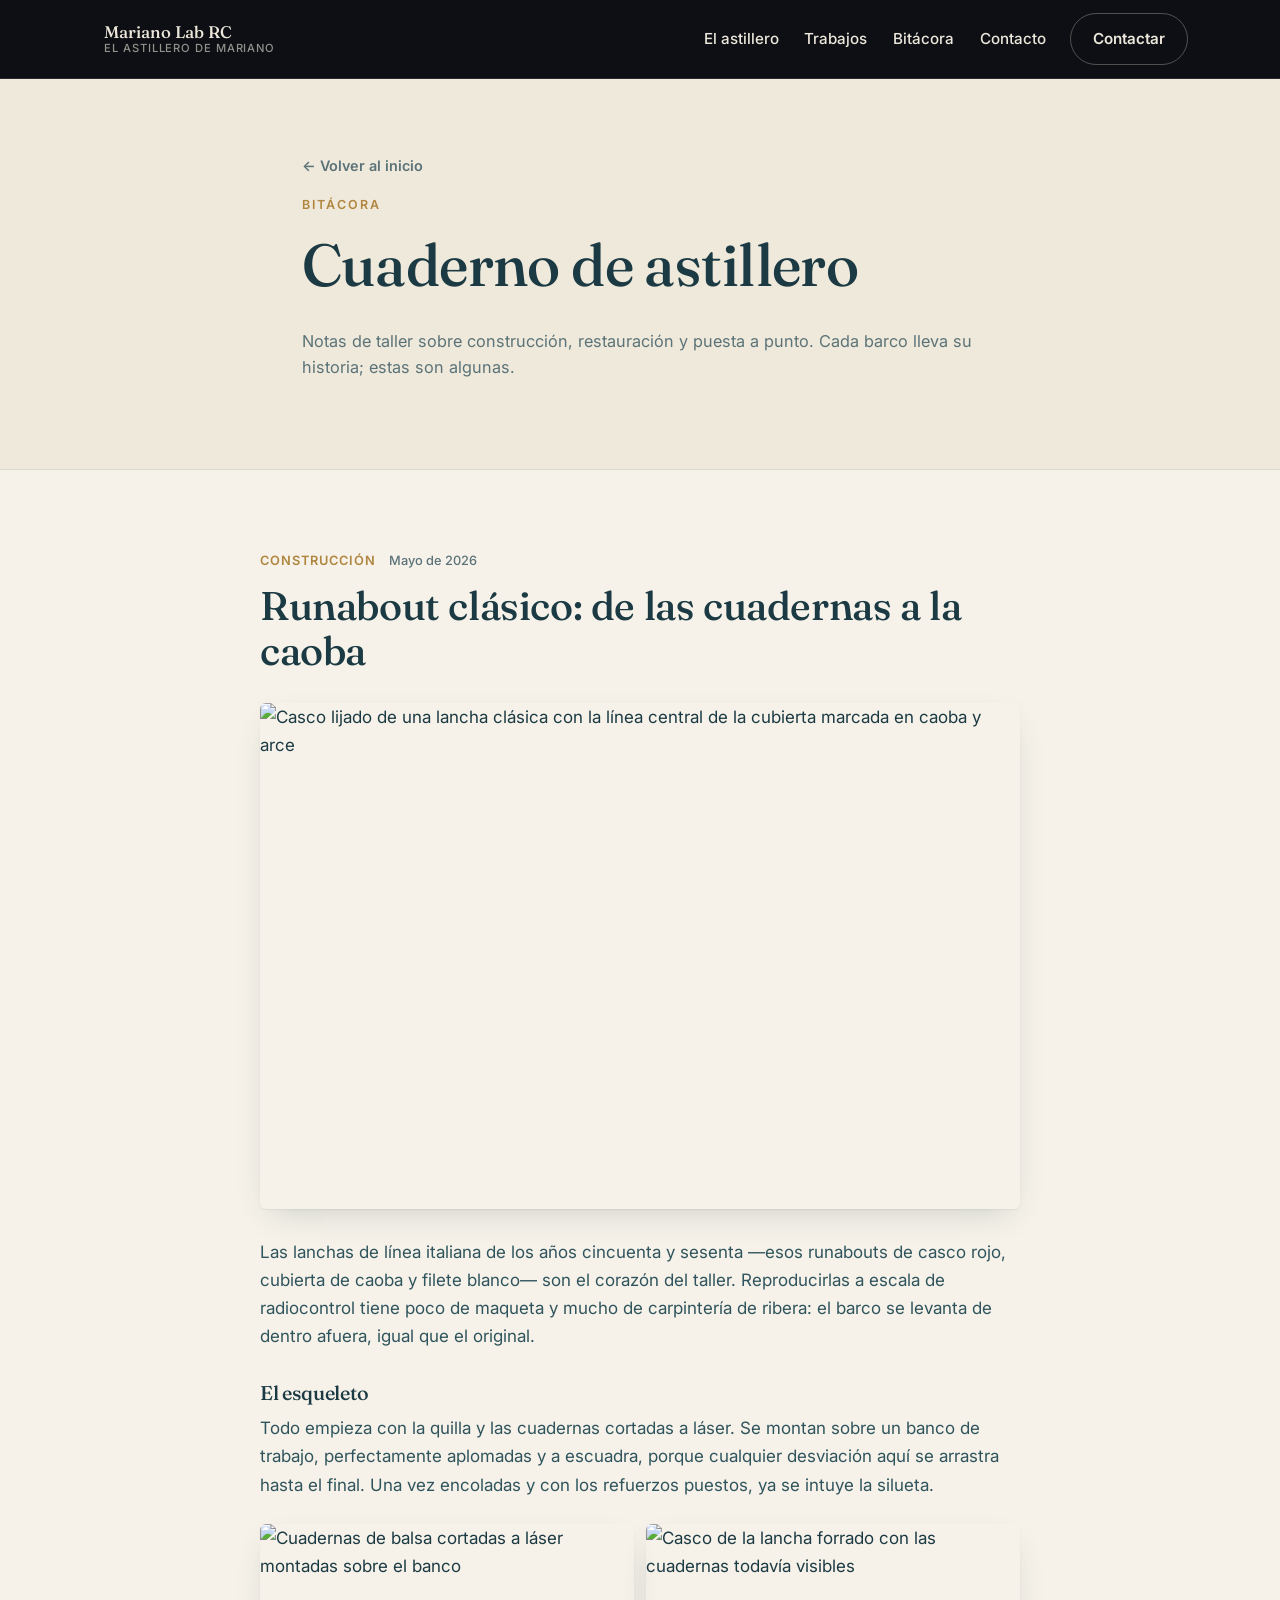
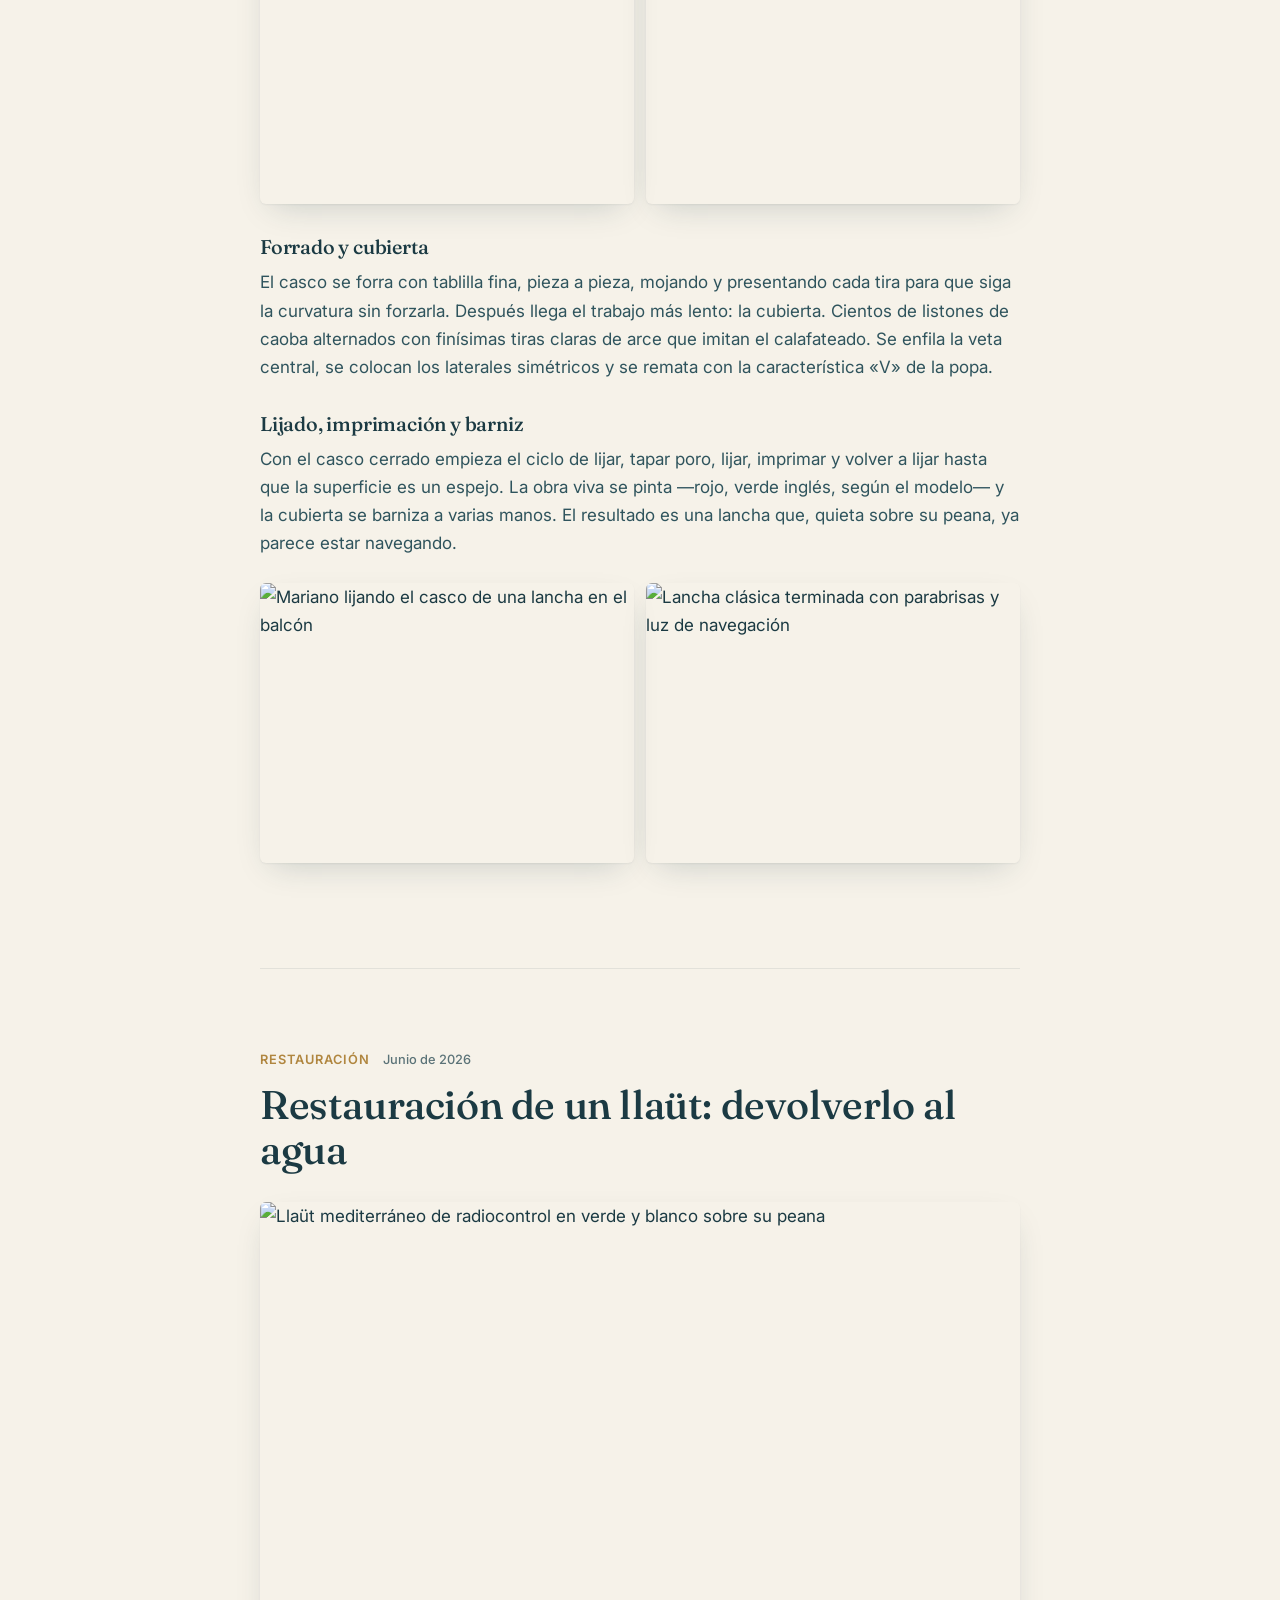
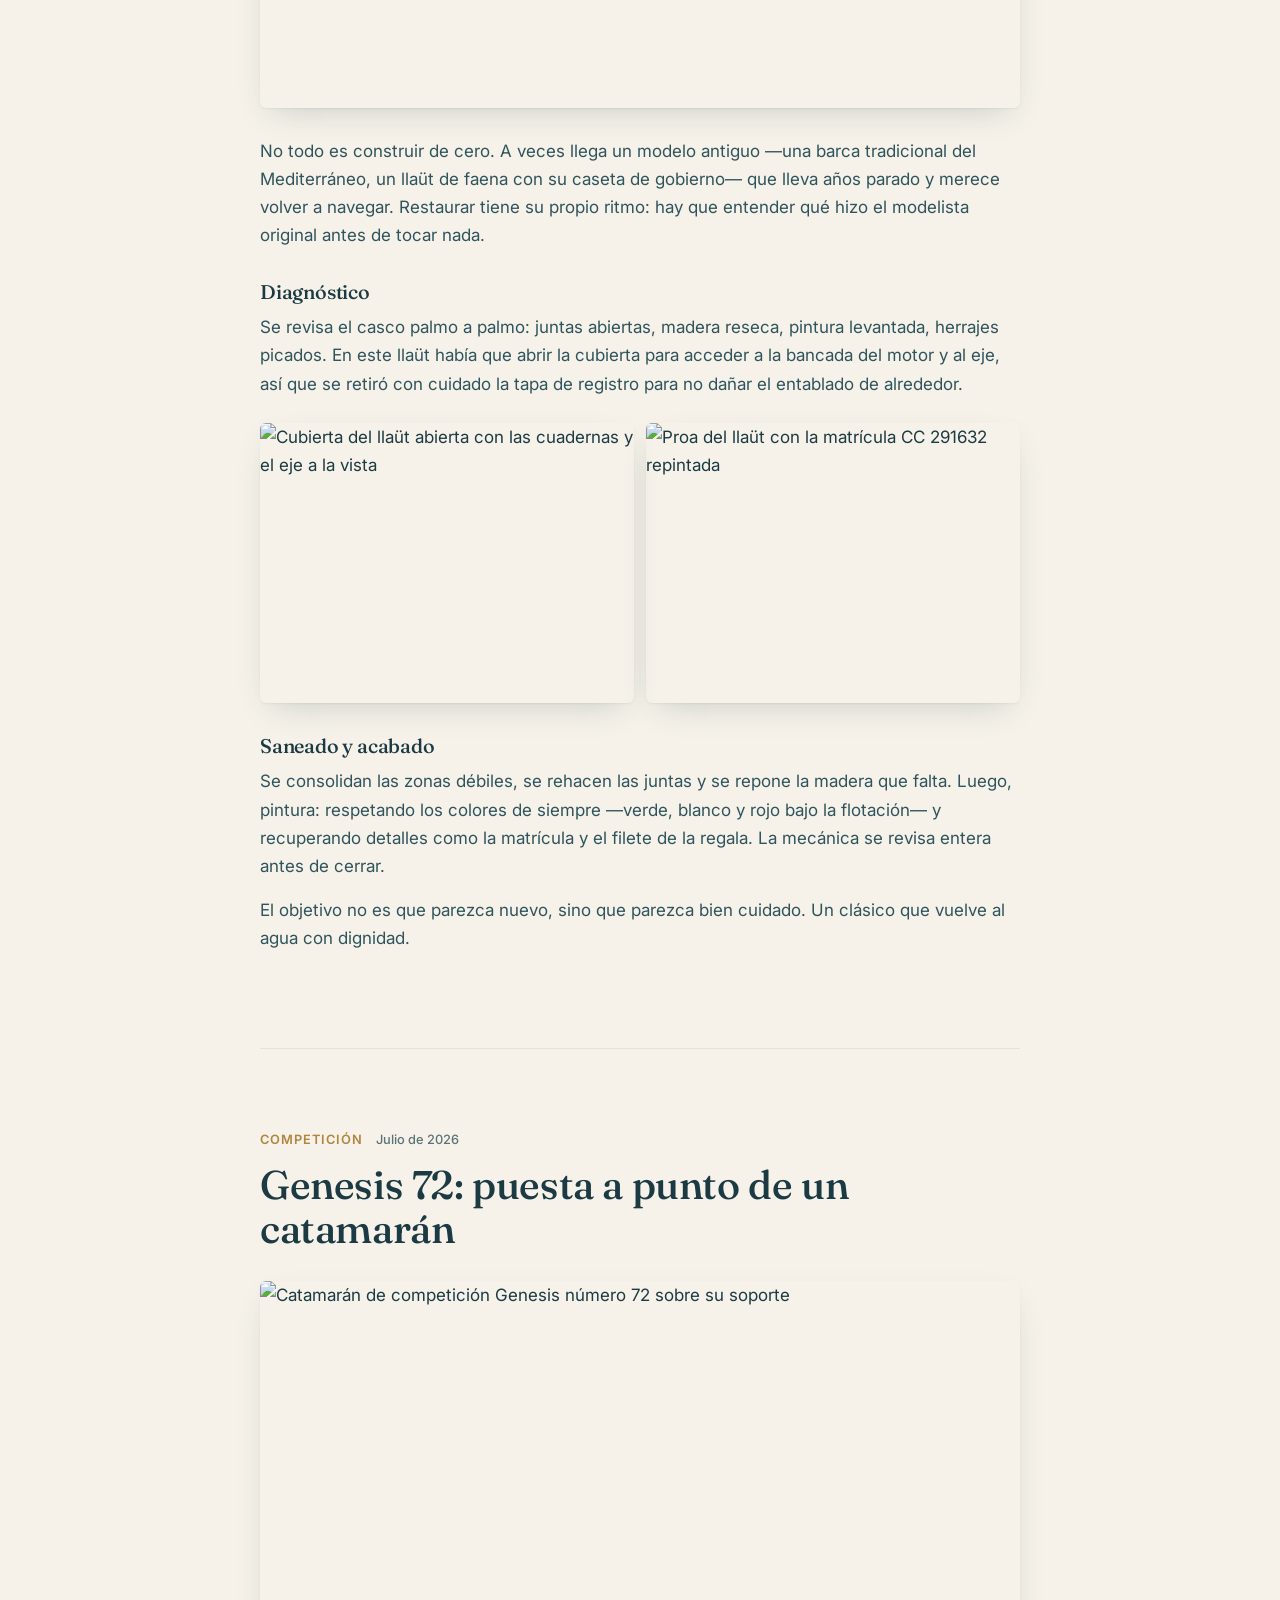
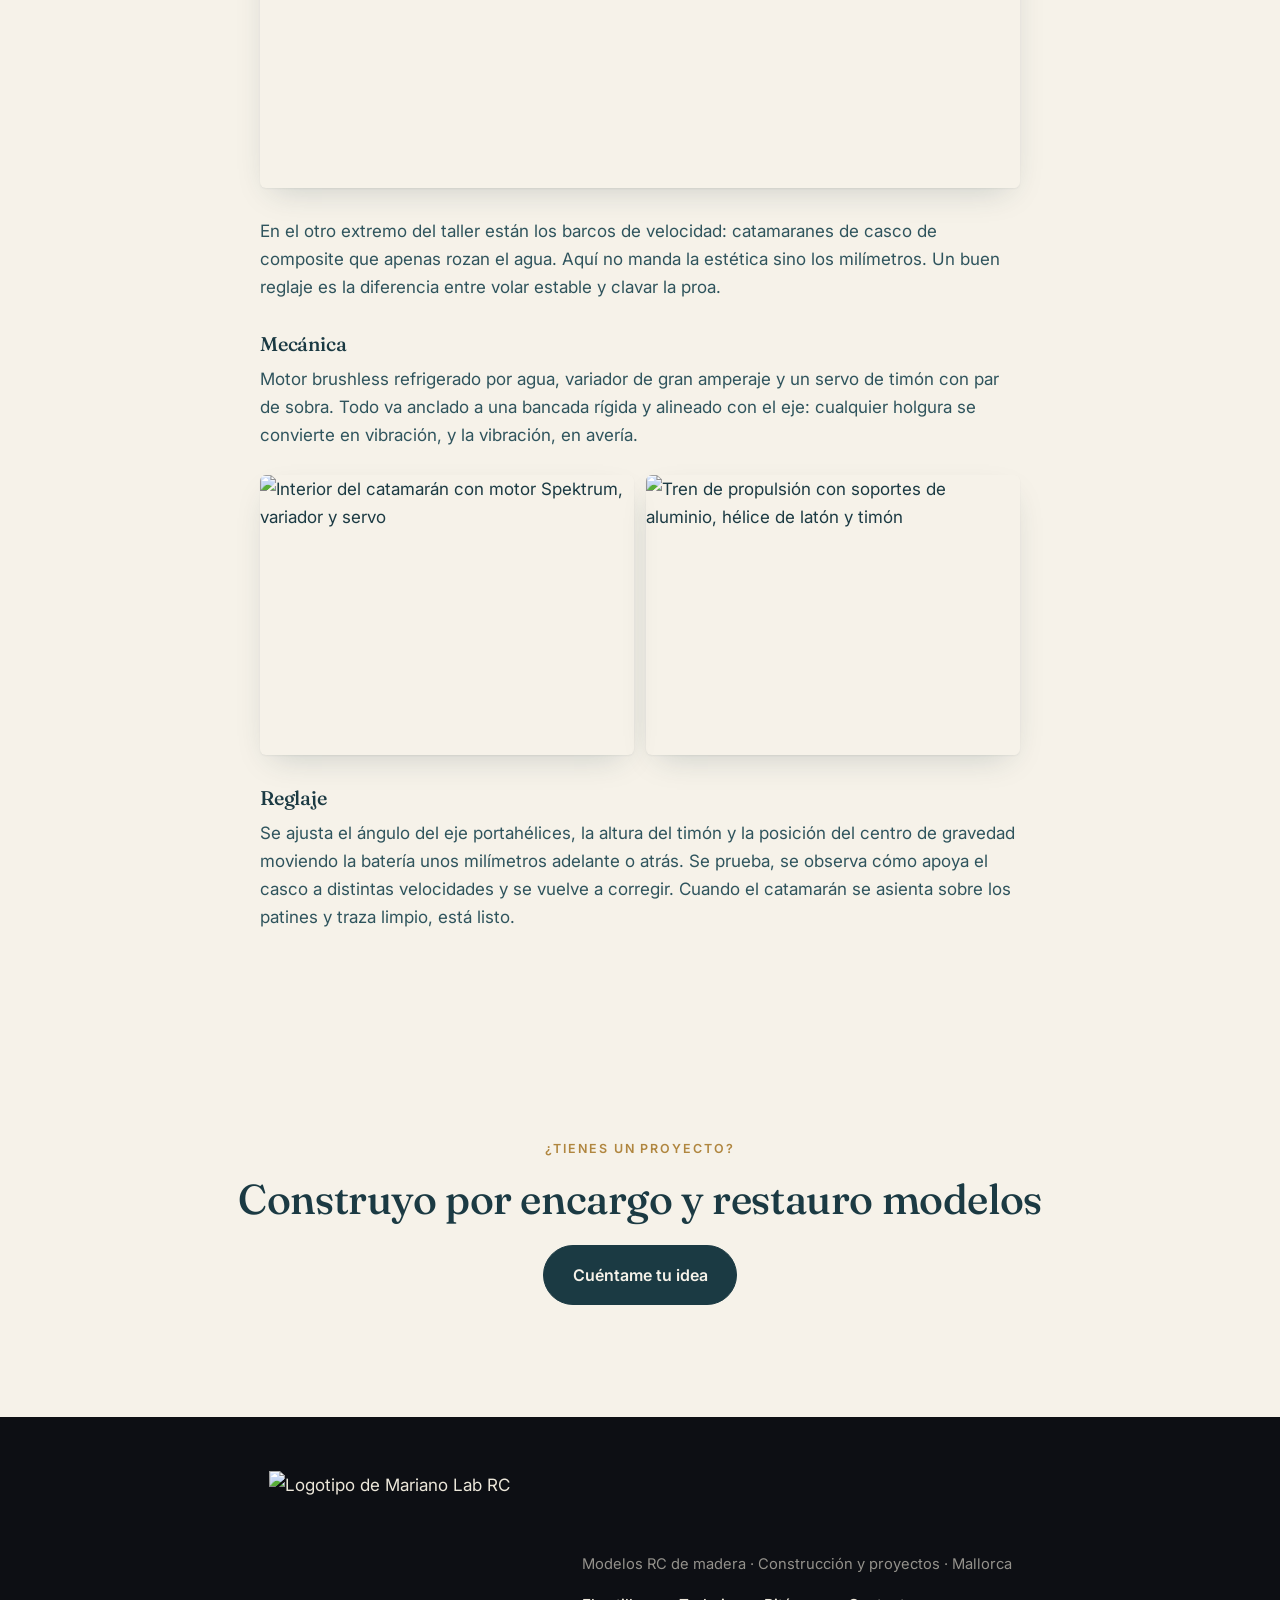
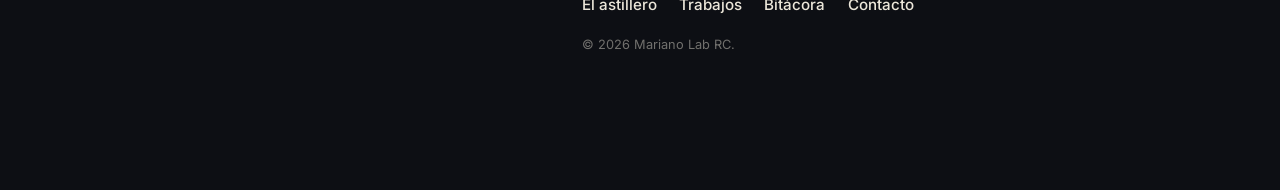
==== bitacora.html @ cb9ba3da "Add files via upload" ====
<!DOCTYPE html>
<html lang="es">
<head>
<meta charset="UTF-8">
<meta name="viewport" content="width=device-width, initial-scale=1">
<title>Bitácora · Mariano Lab RC</title>
<meta name="description" content="Cuaderno de astillero de Mariano Lab RC: cómo se construye, se restaura y se pone a punto cada barco de radiocontrol.">
<link rel="icon" href="data:image/svg+xml,%3Csvg xmlns='http://www.w3.org/2000/svg' viewBox='0 0 32 32'%3E%3Ctext y='26' font-size='26'%3E%E2%9B%B5%3C/text%3E%3C/svg%3E">
<link rel="preconnect" href="https://fonts.googleapis.com">
<link rel="preconnect" href="https://fonts.gstatic.com" crossorigin>
<link href="https://fonts.googleapis.com/css2?family=Fraunces:ital,opsz,wght@0,9..144,400;0,9..144,500;0,9..144,600;1,9..144,400&family=Inter:wght@400;500;600&display=swap" rel="stylesheet">
<link rel="stylesheet" href="styles.css">
<style>
  /* Estilos propios de la bitácora */
  .post-hero { background: var(--paper-2); padding-block: clamp(2.5rem, 7vw, 4.5rem); border-bottom: 1px solid var(--line-soft); }
  .post-hero .wrap { max-width: 760px; }
  .back-link { font-size: .9rem; font-weight: 600; text-decoration: none; color: var(--ink-soft); }
  .back-link:hover { color: var(--ink); }

  .entry { max-width: 760px; margin-inline: auto; padding-block: clamp(2.5rem, 7vw, 5rem); }
  .entry + .entry { border-top: 1px solid var(--line-soft); }
  .entry-meta { display: flex; gap: .8rem; align-items: center; font-size: .8rem; font-weight: 600; letter-spacing: .08em; text-transform: uppercase; color: var(--brass); margin-bottom: .8rem; }
  .entry-meta time { color: var(--ink-soft); letter-spacing: normal; text-transform: none; font-weight: 500; }
  .entry h2 { font-size: clamp(1.7rem, 4vw, 2.5rem); }
  .entry-cover { margin: 1.8rem 0; border-radius: var(--radius); box-shadow: var(--shadow); width: 100%; aspect-ratio: 3 / 2; object-fit: cover; }
  .entry h3 { margin-top: 2rem; }
  .entry p { color: var(--ink-2); }
  .entry ul { color: var(--ink-2); padding-left: 1.2rem; }
  .entry li { margin-bottom: .3rem; }
  .entry-figs { display: grid; grid-template-columns: 1fr 1fr; gap: .8rem; margin: 1.6rem 0; }
  .entry-figs img { border-radius: var(--radius); aspect-ratio: 4 / 3; object-fit: cover; box-shadow: var(--shadow); }
  @media (max-width: 560px) { .entry-figs { grid-template-columns: 1fr; } }
</style>
</head>
<body>

<a class="skip-link" href="#contenido">Saltar al contenido</a>

<header class="site-header">
  <div class="wrap header-inner">
    <a class="brand" href="index.html" aria-label="Mariano Lab RC — inicio">
      <img class="brand-logo" src="img/logo-negro.png" alt="" aria-hidden="true">
      <span class="brand-text">Mariano Lab RC<small>El astillero de Mariano</small></span>
    </a>
    <nav class="site-nav" aria-label="Principal">
      <a href="index.html#astillero">El astillero</a>
      <a href="index.html#trabajos">Trabajos</a>
      <a href="bitacora.html">Bitácora</a>
      <a href="index.html#contacto">Contacto</a>
    </nav>
    <a class="btn btn-ghost header-cta" href="index.html#contacto">Contactar</a>
  </div>
</header>

<main id="contenido">

  <section class="post-hero">
    <div class="wrap">
      <a class="back-link" href="index.html">← Volver al inicio</a>
      <p class="eyebrow" style="margin-top:1rem">Bitácora</p>
      <h1>Cuaderno de astillero</h1>
      <p class="section-sub">
        Notas de taller sobre construcción, restauración y puesta a punto. Cada barco lleva su historia;
        estas son algunas.
      </p>
    </div>
  </section>

  <!--
    ✏️  ENTRADAS DE MUESTRA
    Estos tres textos son un punto de partida escrito a partir de las fotos.
    Mariano puede editarlos, ampliarlos con sus propias notas o sustituirlos por
    proyectos reales. Para añadir una entrada nueva, copia un bloque <article class="entry">…</article>.
  -->

  <article class="entry" id="runabout-clasico">
    <div class="entry-meta">
      <span>Construcción</span>
      <time datetime="2026-05">Mayo de 2026</time>
    </div>
    <h2>Runabout clásico: de las cuadernas a la caoba</h2>
    <img class="entry-cover" src="img/construccion-vetas-central.jpg" alt="Casco lijado de una lancha clásica con la línea central de la cubierta marcada en caoba y arce">

    <p>
      Las lanchas de línea italiana de los años cincuenta y sesenta —esos runabouts de casco rojo,
      cubierta de caoba y filete blanco— son el corazón del taller. Reproducirlas a escala de
      radiocontrol tiene poco de maqueta y mucho de carpintería de ribera: el barco se levanta de
      dentro afuera, igual que el original.
    </p>

    <h3>El esqueleto</h3>
    <p>
      Todo empieza con la quilla y las cuadernas cortadas a láser. Se montan sobre un banco de trabajo,
      perfectamente aplomadas y a escuadra, porque cualquier desviación aquí se arrastra hasta el final.
      Una vez encoladas y con los refuerzos puestos, ya se intuye la silueta.
    </p>

    <div class="entry-figs">
      <img src="img/construccion-cuadernas-laser.jpg" loading="lazy" alt="Cuadernas de balsa cortadas a láser montadas sobre el banco">
      <img src="img/construccion-casco-forrado.jpg" loading="lazy" alt="Casco de la lancha forrado con las cuadernas todavía visibles">
    </div>

    <h3>Forrado y cubierta</h3>
    <p>
      El casco se forra con tablilla fina, pieza a pieza, mojando y presentando cada tira para que
      siga la curvatura sin forzarla. Después llega el trabajo más lento: la cubierta. Cientos de
      listones de caoba alternados con finísimas tiras claras de arce que imitan el calafateado.
      Se enfila la veta central, se colocan los laterales simétricos y se remata con la
      característica «V» de la popa.
    </p>

    <h3>Lijado, imprimación y barniz</h3>
    <p>
      Con el casco cerrado empieza el ciclo de lijar, tapar poro, lijar, imprimar y volver a lijar
      hasta que la superficie es un espejo. La obra viva se pinta —rojo, verde inglés, según el
      modelo— y la cubierta se barniza a varias manos. El resultado es una lancha que, quieta sobre
      su peana, ya parece estar navegando.
    </p>

    <div class="entry-figs">
      <img src="img/construccion-lijando-balcon.jpg" loading="lazy" alt="Mariano lijando el casco de una lancha en el balcón">
      <img src="img/clasico-runabout-terminado.jpg" loading="lazy" alt="Lancha clásica terminada con parabrisas y luz de navegación">
    </div>
  </article>

  <article class="entry" id="restauracion-llaut">
    <div class="entry-meta">
      <span>Restauración</span>
      <time datetime="2026-06">Junio de 2026</time>
    </div>
    <h2>Restauración de un llaüt: devolverlo al agua</h2>
    <img class="entry-cover" src="img/restauracion-llaut-lateral.jpg" alt="Llaüt mediterráneo de radiocontrol en verde y blanco sobre su peana">

    <p>
      No todo es construir de cero. A veces llega un modelo antiguo —una barca tradicional del
      Mediterráneo, un llaüt de faena con su caseta de gobierno— que lleva años parado y merece
      volver a navegar. Restaurar tiene su propio ritmo: hay que entender qué hizo el modelista
      original antes de tocar nada.
    </p>

    <h3>Diagnóstico</h3>
    <p>
      Se revisa el casco palmo a palmo: juntas abiertas, madera reseca, pintura levantada, herrajes
      picados. En este llaüt había que abrir la cubierta para acceder a la bancada del motor y al
      eje, así que se retiró con cuidado la tapa de registro para no dañar el entablado de alrededor.
    </p>

    <div class="entry-figs">
      <img src="img/restauracion-llaut-cubierta.jpg" loading="lazy" alt="Cubierta del llaüt abierta con las cuadernas y el eje a la vista">
      <img src="img/restauracion-llaut-proa.jpg" loading="lazy" alt="Proa del llaüt con la matrícula CC 291632 repintada">
    </div>

    <h3>Saneado y acabado</h3>
    <p>
      Se consolidan las zonas débiles, se rehacen las juntas y se repone la madera que falta. Luego,
      pintura: respetando los colores de siempre —verde, blanco y rojo bajo la flotación— y
      recuperando detalles como la matrícula y el filete de la regala. La mecánica se revisa
      entera antes de cerrar.
    </p>
    <p>
      El objetivo no es que parezca nuevo, sino que parezca bien cuidado. Un clásico que vuelve al
      agua con dignidad.
    </p>
  </article>

  <article class="entry" id="genesis-72">
    <div class="entry-meta">
      <span>Competición</span>
      <time datetime="2026-07">Julio de 2026</time>
    </div>
    <h2>Genesis 72: puesta a punto de un catamarán</h2>
    <img class="entry-cover" src="img/competicion-genesis-72.jpg" alt="Catamarán de competición Genesis número 72 sobre su soporte">

    <p>
      En el otro extremo del taller están los barcos de velocidad: catamaranes de casco de composite
      que apenas rozan el agua. Aquí no manda la estética sino los milímetros. Un buen reglaje es la
      diferencia entre volar estable y clavar la proa.
    </p>

    <h3>Mecánica</h3>
    <p>
      Motor brushless refrigerado por agua, variador de gran amperaje y un servo de timón con par de
      sobra. Todo va anclado a una bancada rígida y alineado con el eje: cualquier holgura se
      convierte en vibración, y la vibración, en avería.
    </p>

    <div class="entry-figs">
      <img src="img/competicion-electronica-cat.jpg" loading="lazy" alt="Interior del catamarán con motor Spektrum, variador y servo">
      <img src="img/competicion-tren-propulsion.jpg" loading="lazy" alt="Tren de propulsión con soportes de aluminio, hélice de latón y timón">
    </div>

    <h3>Reglaje</h3>
    <p>
      Se ajusta el ángulo del eje portahélices, la altura del timón y la posición del centro de
      gravedad moviendo la batería unos milímetros adelante o atrás. Se prueba, se observa cómo
      apoya el casco a distintas velocidades y se vuelve a corregir. Cuando el catamarán se asienta
      sobre los patines y traza limpio, está listo.
    </p>
  </article>

  <section class="section center">
    <div class="wrap">
      <p class="eyebrow">¿Tienes un proyecto?</p>
      <h2 style="margin-bottom:1rem">Construyo por encargo y restauro modelos</h2>
      <a class="btn btn-solid btn-lg" href="index.html#contacto">Cuéntame tu idea</a>
    </div>
  </section>

</main>

<footer class="site-footer">
  <div class="wrap footer-inner">
    <img class="footer-logo" src="img/logo-negro.png" alt="Logotipo de Mariano Lab RC">
    <div class="footer-side">
      <p class="footer-tagline">Modelos RC de madera · Construcción y proyectos · Mallorca</p>
      <nav class="footer-nav" aria-label="Pie">
        <a href="index.html#astillero">El astillero</a>
        <a href="index.html#trabajos">Trabajos</a>
        <a href="bitacora.html">Bitácora</a>
        <!-- ✏️ Cambia este correo por el de Mariano -->
        <a href="mailto:marianojavierhernandez@gmail.com">Contacto</a>
      </nav>
      <p class="footer-legal">© <span id="year">2026</span> Mariano Lab RC.</p>
    </div>
  </div>
</footer>

<script src="script.js"></script>
</body>
</html>
---- styles.css ----
/* =========================================================
   Mariano Lab RC — hoja de estilos
   Paleta y tipografía inspiradas en el logotipo:
   papel crema, tinta azul petróleo, caoba y latón.
   ========================================================= */

:root {
  --paper:       #f6f2e9;
  --paper-2:     #efe9db;
  --card:        #ffffff;
  --ink:         #1b3a43;
  --ink-2:       #2f545d;
  --ink-soft:    #5b7378;
  --mahogany:    #9a4a2c;
  --brass:       #b0863f;
  --line:        rgba(27, 58, 67, .16);
  --line-soft:   rgba(27, 58, 67, .09);
  --shadow:      0 1px 2px rgba(27,58,67,.06), 0 12px 32px -12px rgba(27,58,67,.22);

  --serif: "Fraunces", "Iowan Old Style", Georgia, "Times New Roman", serif;
  --sans:  "Inter", system-ui, -apple-system, "Segoe UI", Roboto, Helvetica, Arial, sans-serif;

  --wrap: 1180px;
  --radius: 6px;

  /* Barra oscura fija (cabecera y pie): combina con el logo de fondo negro.
     No cambia con el tema claro/oscuro a propósito. */
  --bar:        #0d0f14;
  --bar-text:   #ece7da;
  --bar-muted:  rgba(236, 231, 218, .60);
  --bar-line:   rgba(236, 231, 218, .12);
}

@media (prefers-color-scheme: dark) {
  :root:not([data-theme="light"]) {
    --paper:     #121e22;
    --paper-2:   #16252a;
    --card:      #1a2c31;
    --ink:       #eef1ec;
    --ink-2:     #d3ddda;
    --ink-soft:  #9db0b2;
    --mahogany:  #d98b63;
    --brass:     #d2a765;
    --line:      rgba(238,241,236,.16);
    --line-soft: rgba(238,241,236,.09);
    --shadow:    0 1px 2px rgba(0,0,0,.3), 0 16px 40px -16px rgba(0,0,0,.6);
  }
}
:root[data-theme="dark"] {
  --paper:     #121e22;
  --paper-2:   #16252a;
  --card:      #1a2c31;
  --ink:       #eef1ec;
  --ink-2:     #d3ddda;
  --ink-soft:  #9db0b2;
  --mahogany:  #d98b63;
  --brass:     #d2a765;
  --line:      rgba(238,241,236,.16);
  --line-soft: rgba(238,241,236,.09);
  --shadow:    0 1px 2px rgba(0,0,0,.3), 0 16px 40px -16px rgba(0,0,0,.6);
}

* { box-sizing: border-box; }

html { scroll-behavior: smooth; }
@media (prefers-reduced-motion: reduce) {
  html { scroll-behavior: auto; }
  *, *::before, *::after { animation-duration: .001ms !important; transition-duration: .001ms !important; }
}

body {
  margin: 0;
  background: var(--paper);
  color: var(--ink);
  font-family: var(--sans);
  font-size: 17px;
  line-height: 1.65;
  -webkit-font-smoothing: antialiased;
  text-rendering: optimizeLegibility;
}

img { max-width: 100%; display: block; }

h1, h2, h3 {
  font-family: var(--serif);
  font-weight: 500;
  line-height: 1.12;
  letter-spacing: -.01em;
  color: var(--ink);
  margin: 0 0 .5em;
}
h1 { font-size: clamp(2.1rem, 5.2vw, 3.7rem); }
h2 { font-size: clamp(1.7rem, 3.6vw, 2.6rem); }
h3 { font-size: 1.24rem; }

p { margin: 0 0 1rem; }
a { color: var(--mahogany); text-decoration-thickness: 1px; text-underline-offset: 3px; }

.wrap { width: 100%; max-width: var(--wrap); margin-inline: auto; padding-inline: clamp(1.1rem, 4vw, 2.6rem); }

.section { padding-block: clamp(3.5rem, 9vw, 7rem); }
.section.alt { background: var(--paper-2); }

.eyebrow {
  font-family: var(--sans);
  font-weight: 600;
  font-size: .78rem;
  letter-spacing: .16em;
  text-transform: uppercase;
  color: var(--brass);
  margin: 0 0 1rem;
}

.center { text-align: center; }

.skip-link {
  position: absolute; left: -999px; top: 0; z-index: 200;
  background: var(--ink); color: var(--paper); padding: .7rem 1.1rem; border-radius: 0 0 var(--radius) 0;
}
.skip-link:focus { left: 0; }

/* -------------------- Botones -------------------- */
.btn {
  --btn-bg: var(--ink);
  display: inline-flex; align-items: center; justify-content: center;
  gap: .5rem;
  font-family: var(--sans); font-weight: 600; font-size: .95rem;
  padding: .8rem 1.4rem;
  border-radius: 999px;
  border: 1px solid transparent;
  text-decoration: none;
  cursor: pointer;
  transition: transform .15s ease, background-color .15s ease, color .15s ease, border-color .15s ease;
}
.btn:hover { transform: translateY(-1px); }
.btn-solid { background: var(--ink); color: var(--paper); border-color: var(--ink); }
.btn-solid:hover { background: var(--ink-2); border-color: var(--ink-2); }
.btn-ghost { background: transparent; color: var(--ink); border-color: var(--line); }
.btn-ghost:hover { border-color: var(--ink); }
.btn-ghost.light { color: #fff; border-color: rgba(255,255,255,.55); }
.btn-ghost.light:hover { border-color: #fff; background: rgba(255,255,255,.1); }
.btn-lg { padding: 1rem 1.8rem; font-size: 1rem; }

:where(a, button, .filter, input):focus-visible {
  outline: 2px solid var(--brass);
  outline-offset: 3px;
  border-radius: 4px;
}

/* -------------------- Cabecera -------------------- */
.site-header {
  position: sticky; top: 0; z-index: 100;
  background: var(--bar);
  border-bottom: 1px solid var(--bar-line);
}
.header-inner { display: flex; align-items: center; gap: 1.5rem; min-height: 78px; }

.brand { display: flex; align-items: center; gap: .8rem; text-decoration: none; color: var(--bar-text); margin-right: auto; }
.brand-logo { height: 56px; width: auto; display: block; flex: none; }
.brand-text { display: flex; flex-direction: column; font-family: var(--serif); font-weight: 500; font-size: 1.05rem; line-height: 1.15; color: var(--bar-text); }
.brand-text small { font-family: var(--sans); font-weight: 500; font-size: .7rem; letter-spacing: .08em; text-transform: uppercase; color: var(--bar-muted); }

.site-nav { display: flex; gap: 1.6rem; }
.site-nav a {
  color: var(--bar-text); text-decoration: none; font-weight: 500; font-size: .95rem;
  padding: .3rem 0; border-bottom: 1.5px solid transparent;
}
.site-nav a:hover { border-color: var(--brass); }

.header-cta.btn-ghost { color: var(--bar-text); border-color: rgba(236,231,218,.30); }
.header-cta.btn-ghost:hover { border-color: var(--bar-text); background: rgba(236,231,218,.08); }

.nav-toggle { display: none; }

.mobile-nav { display: none; background: var(--bar); }

/* -------------------- Hero -------------------- */
.hero {
  position: relative;
  min-height: min(88vh, 760px);
  display: flex; align-items: flex-end;
  color: #fff;
  overflow: hidden;
}
.hero-img { position: absolute; inset: 0; width: 100%; height: 100%; object-fit: cover; }
.hero-scrim {
  position: absolute; inset: 0;
  background:
    linear-gradient(to top, rgba(10,24,28,.86) 0%, rgba(10,24,28,.28) 45%, rgba(10,24,28,.15) 100%);
}
.hero-content { position: relative; padding-block: clamp(2.5rem, 7vw, 5rem); max-width: 760px; }
.hero .eyebrow { color: #e9c88a; }
.hero h1 { color: #fff; text-shadow: 0 2px 24px rgba(0,0,0,.35); }
.hero-lede { font-size: clamp(1.05rem, 2.2vw, 1.28rem); color: rgba(255,255,255,.9); max-width: 40ch; }
.hero-actions { display: flex; flex-wrap: wrap; gap: .8rem; margin-top: 1.8rem; }
.hero-scroll {
  position: absolute; left: 50%; bottom: 1.1rem; transform: translateX(-50%);
  color: rgba(255,255,255,.8); text-decoration: none; font-size: 1.3rem;
  width: 40px; height: 40px; display: grid; place-items: center;
  border: 1px solid rgba(255,255,255,.4); border-radius: 50%;
  animation: bob 2.4s ease-in-out infinite;
}
@keyframes bob { 0%,100% { transform: translate(-50%, 0); } 50% { transform: translate(-50%, 6px); } }

/* -------------------- Introducción -------------------- */
.intro-grid { display: grid; grid-template-columns: 1fr 1.15fr; gap: clamp(2rem, 5vw, 4.5rem); align-items: center; }
.intro-media { position: relative; }
.intro-media img { width: 100%; aspect-ratio: 4 / 5; object-fit: cover; border-radius: var(--radius); box-shadow: var(--shadow); filter: grayscale(1) contrast(1.05); }
.intro-media figcaption {
  margin-top: .7rem; font-size: .85rem; color: var(--ink-soft); font-style: italic;
}
.intro-text h2 { max-width: 18ch; }
.intro-text em { font-style: italic; color: var(--mahogany); }

.services {
  list-style: none; margin: 1.6rem 0 2rem; padding: 0;
  display: grid; gap: .55rem;
}
.services li {
  position: relative; padding-left: 1.5rem; font-weight: 500;
}
.services li::before {
  content: ""; position: absolute; left: 0; top: .62em;
  width: 7px; height: 7px; background: var(--brass); border-radius: 2px; transform: rotate(45deg);
}

/* -------------------- Encabezado de sección -------------------- */
.section-head { max-width: 640px; margin-bottom: 2.4rem; }
.section-sub { color: var(--ink-soft); font-size: 1.02rem; }

/* -------------------- Galería -------------------- */
.filters { display: flex; flex-wrap: wrap; gap: .5rem; margin-bottom: 1.8rem; }
.filter {
  font-family: var(--sans); font-size: .88rem; font-weight: 500;
  padding: .5rem 1rem; border-radius: 999px;
  border: 1px solid var(--line);
  background: transparent; color: var(--ink-2); cursor: pointer;
  transition: background-color .15s, color .15s, border-color .15s;
}
.filter:hover { border-color: var(--ink); }
.filter.is-active { background: var(--ink); color: var(--paper); border-color: var(--ink); }

.grid {
  display: grid;
  grid-template-columns: repeat(3, 1fr);
  gap: clamp(.7rem, 1.6vw, 1.1rem);
}
.shot {
  margin: 0; position: relative; overflow: hidden;
  border-radius: var(--radius);
  background: var(--paper-2);
  cursor: zoom-in;
  box-shadow: var(--shadow);
}
.shot img {
  width: 100%; aspect-ratio: 4 / 3; object-fit: cover;
  transition: transform .5s ease;
}
.shot:hover img { transform: scale(1.04); }
.shot figcaption {
  position: absolute; left: 0; right: 0; bottom: 0;
  padding: 1.6rem .9rem .7rem;
  font-size: .82rem; font-weight: 500; color: #fff;
  background: linear-gradient(to top, rgba(10,24,28,.82), transparent);
  opacity: 0; transform: translateY(6px);
  transition: opacity .2s ease, transform .2s ease;
}
.shot:hover figcaption, .shot:focus-within figcaption { opacity: 1; transform: none; }
.shot.is-hidden { display: none; }

/* -------------------- Bitácora -------------------- */
.posts {
  display: grid; grid-template-columns: repeat(3, 1fr); gap: clamp(1rem, 2.5vw, 1.6rem);
  margin-bottom: 2.4rem;
}
.post-card {
  background: var(--card); border: 1px solid var(--line-soft); border-radius: var(--radius);
  overflow: hidden; box-shadow: var(--shadow);
  transition: transform .18s ease;
}
.post-card:hover { transform: translateY(-3px); }
.post-card a { text-decoration: none; color: inherit; display: block; height: 100%; }
.post-card img { aspect-ratio: 3 / 2; object-fit: cover; width: 100%; }
.post-body { padding: 1.2rem 1.2rem 1.4rem; }
.tag {
  display: inline-block; font-size: .72rem; font-weight: 600; letter-spacing: .1em; text-transform: uppercase;
  color: var(--brass); margin-bottom: .5rem;
}
.post-body h3 { margin-bottom: .4rem; }
.post-body p { font-size: .93rem; color: var(--ink-soft); margin-bottom: .8rem; }
.post-more { font-size: .88rem; font-weight: 600; color: var(--mahogany); }

/* -------------------- Contacto -------------------- */
.contact-grid { display: grid; grid-template-columns: .9fr 1.1fr; gap: clamp(2rem, 5vw, 4.5rem); align-items: center; }
.contact-media img { width: 100%; aspect-ratio: 4 / 5; object-fit: cover; border-radius: var(--radius); box-shadow: var(--shadow); }
.contact-text h2 { max-width: 16ch; }
.contact-alt { font-size: .95rem; color: var(--ink-soft); margin-top: 1rem; }
.contact-note { font-size: .85rem; color: var(--ink-soft); margin-top: 1.6rem; padding-top: 1.2rem; border-top: 1px solid var(--line-soft); }
.btn-lg { margin-top: .4rem; }

/* -------------------- Pie -------------------- */
.site-footer { background: var(--bar); color: var(--bar-text); padding-block: 3.4rem; }
.footer-inner {
  display: flex; align-items: center; justify-content: center;
  flex-wrap: wrap;
  gap: clamp(1.75rem, 6vw, 4.5rem);
}
.footer-logo { width: auto; height: 264px; flex: none; }
.footer-side {
  display: flex; flex-direction: column; align-items: flex-start; gap: 1rem;
  max-width: 42ch;
}
.footer-tagline { margin: 0; font-size: .92rem; color: var(--bar-muted); }
.footer-nav { display: flex; flex-wrap: wrap; gap: 1.4rem; }
.footer-nav a { color: var(--bar-text); text-decoration: none; font-size: .95rem; font-weight: 500; }
.footer-nav a:hover { text-decoration: underline; }
.footer-legal { font-size: .8rem; color: rgba(236,231,218,.45); margin: 0; }

@media (max-width: 720px) {
  .footer-inner { flex-direction: column; text-align: center; gap: 1.6rem; }
  .footer-logo { height: 208px; }
  .footer-side { align-items: center; }
  .footer-nav { justify-content: center; }
}

/* -------------------- Lightbox -------------------- */
.lightbox {
  position: fixed; inset: 0; z-index: 300;
  background: rgba(9, 20, 23, .92);
  display: none; align-items: center; justify-content: center;
  padding: clamp(1rem, 4vw, 3rem);
}
.lightbox.is-open { display: flex; }
.lb-stage { margin: 0; max-width: 1100px; max-height: 100%; display: flex; flex-direction: column; gap: .8rem; }
.lb-img { max-width: 100%; max-height: 82vh; object-fit: contain; border-radius: 4px; margin-inline: auto; }
.lb-caption { color: rgba(255,255,255,.82); font-size: .9rem; text-align: center; }
.lb-close, .lb-nav {
  position: absolute; background: rgba(255,255,255,.1); color: #fff;
  border: 1px solid rgba(255,255,255,.25); border-radius: 50%;
  width: 46px; height: 46px; font-size: 1.4rem; cursor: pointer;
  display: grid; place-items: center;
  transition: background-color .15s;
}
.lb-close:hover, .lb-nav:hover { background: rgba(255,255,255,.22); }
.lb-close { top: clamp(1rem, 3vw, 2rem); right: clamp(1rem, 3vw, 2rem); }
.lb-nav { top: 50%; transform: translateY(-50%); }
.lb-prev { left: clamp(.6rem, 2vw, 1.6rem); }
.lb-next { right: clamp(.6rem, 2vw, 1.6rem); }

/* -------------------- Responsive -------------------- */
@media (max-width: 900px) {
  .intro-grid, .contact-grid { grid-template-columns: 1fr; }
  .intro-media { max-width: 460px; }
  .grid { grid-template-columns: repeat(2, 1fr); }
  .posts { grid-template-columns: 1fr; max-width: 460px; margin-inline: auto; }
}

@media (max-width: 720px) {
  .site-nav, .header-cta { display: none; }
  .nav-toggle {
    display: flex; flex-direction: column; gap: 5px;
    background: transparent; border: 0; cursor: pointer; padding: 8px;
  }
  .nav-toggle span { width: 24px; height: 2px; background: var(--bar-text); transition: transform .2s, opacity .2s; }
  .nav-toggle[aria-expanded="true"] span:nth-child(1) { transform: translateY(7px) rotate(45deg); }
  .nav-toggle[aria-expanded="true"] span:nth-child(2) { opacity: 0; }
  .nav-toggle[aria-expanded="true"] span:nth-child(3) { transform: translateY(-7px) rotate(-45deg); }

  .mobile-nav {
    display: grid; overflow: hidden; max-height: 0;
    transition: max-height .25s ease;
    border-bottom: 1px solid transparent;
  }
  .mobile-nav.is-open { max-height: 320px; border-bottom-color: var(--bar-line); }
  .mobile-nav a {
    padding: .95rem clamp(1.1rem, 4vw, 2.6rem);
    color: var(--bar-text); text-decoration: none; font-weight: 500;
    border-top: 1px solid var(--bar-line);
  }
}

@media (max-width: 720px) {
  .header-inner { min-height: 68px; }
  .brand-logo { height: 46px; }
}

@media (max-width: 460px) {
  .grid { grid-template-columns: 1fr; }
  .brand-text small { display: none; }
  .brand-text { font-size: .98rem; }
  .hero-actions .btn { flex: 1; }
  .footer-logo { height: 172px; }
}
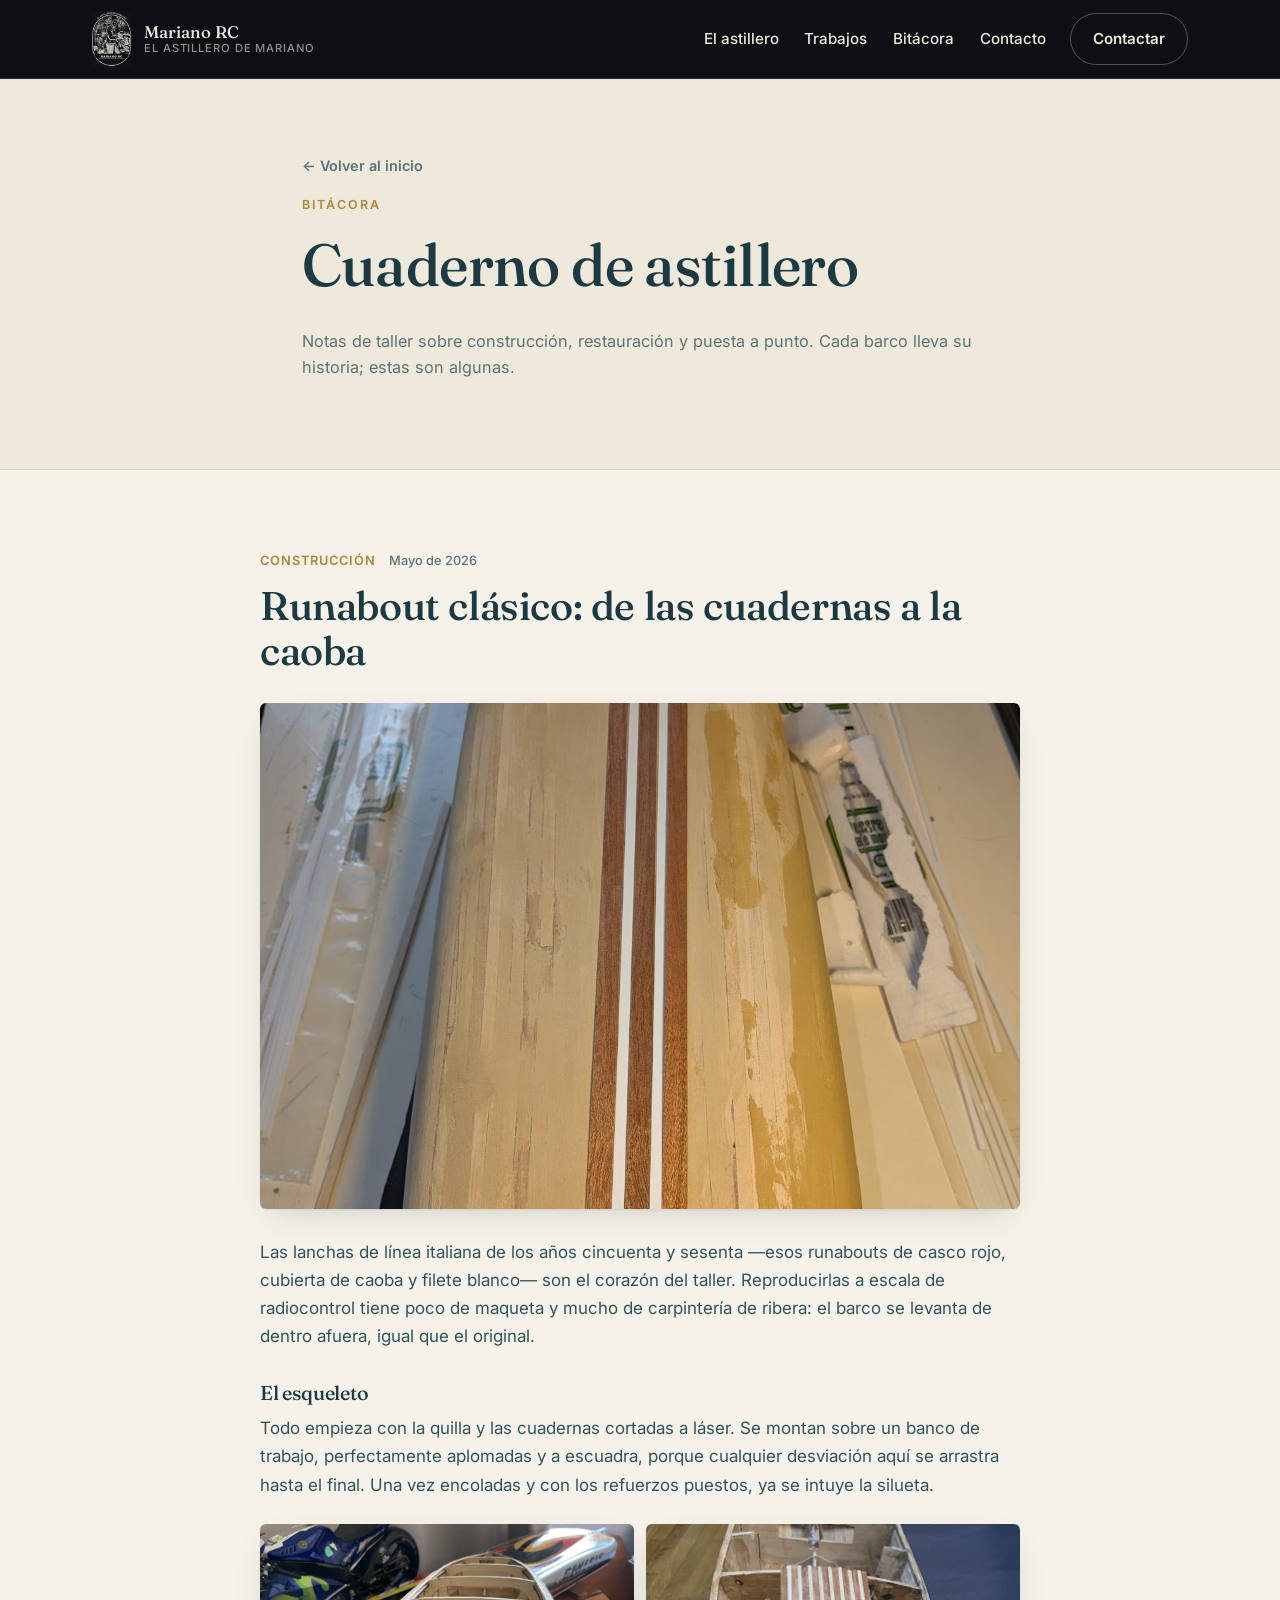
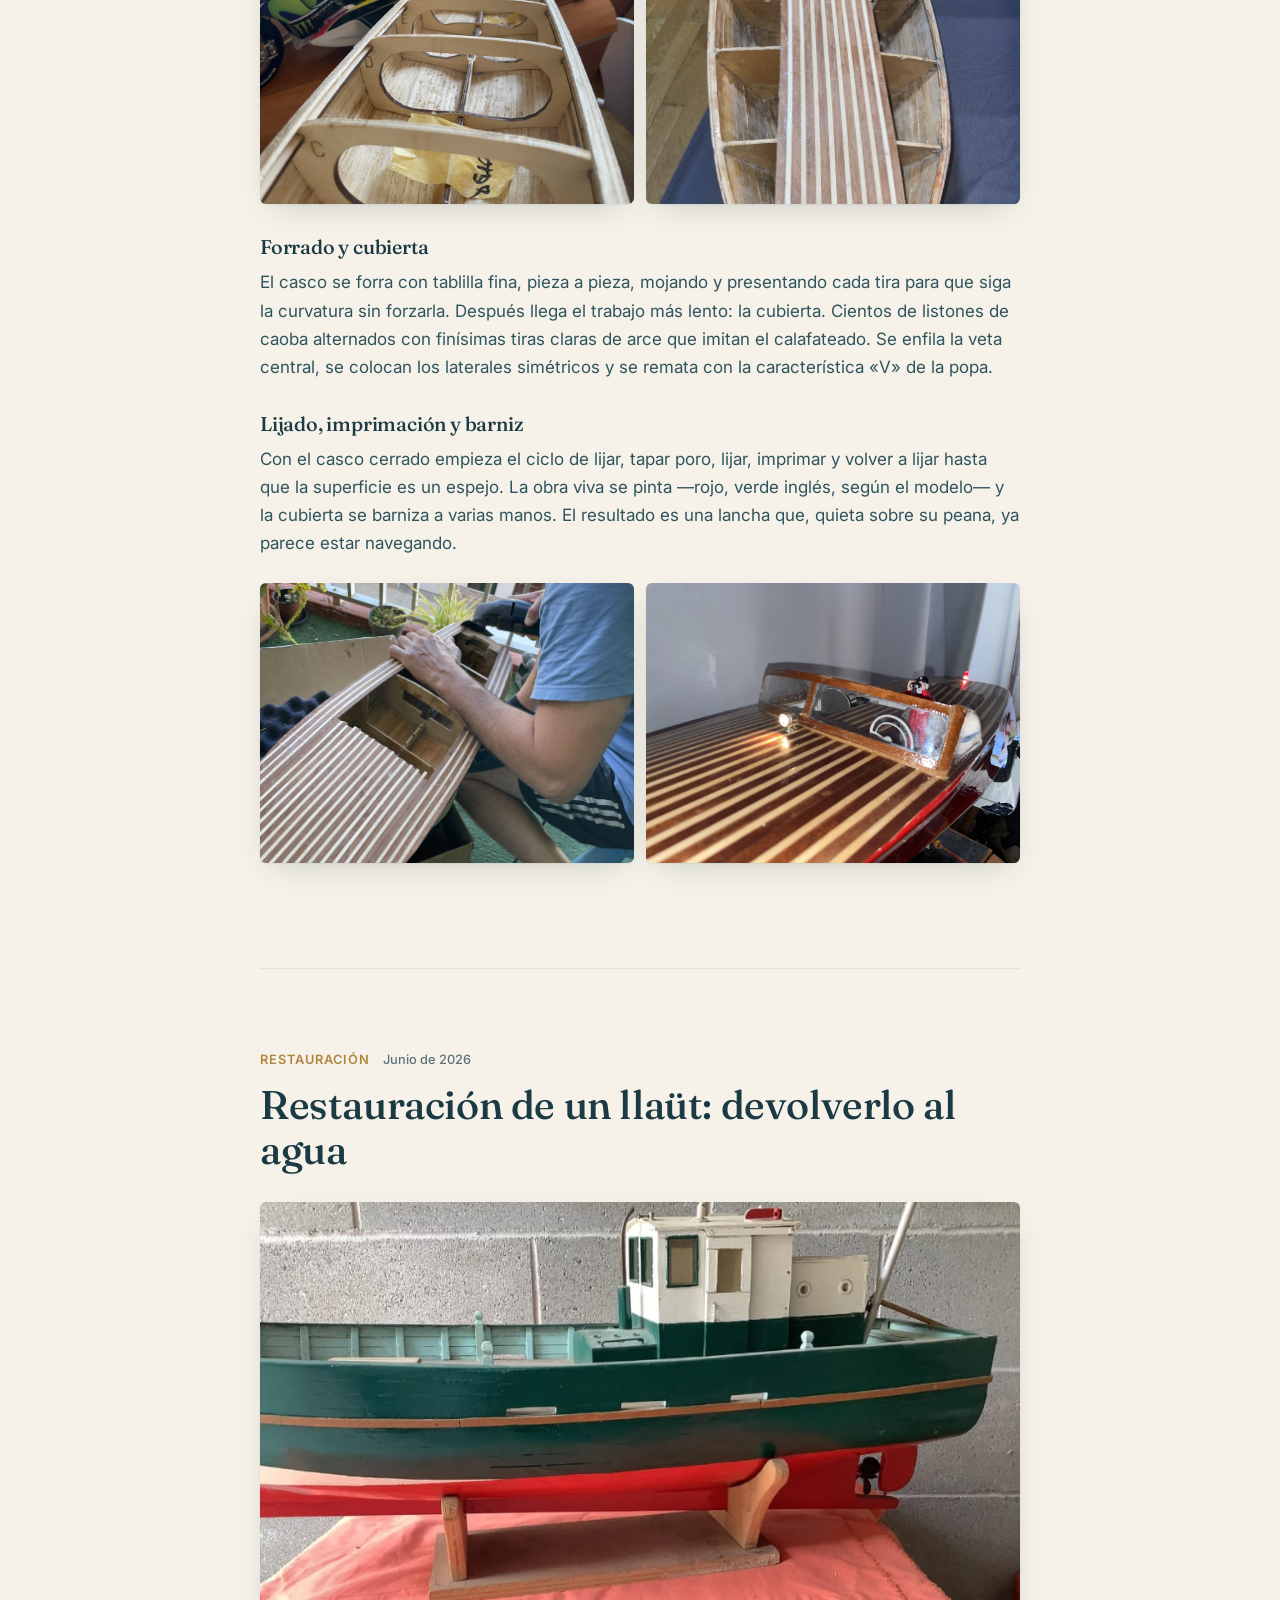
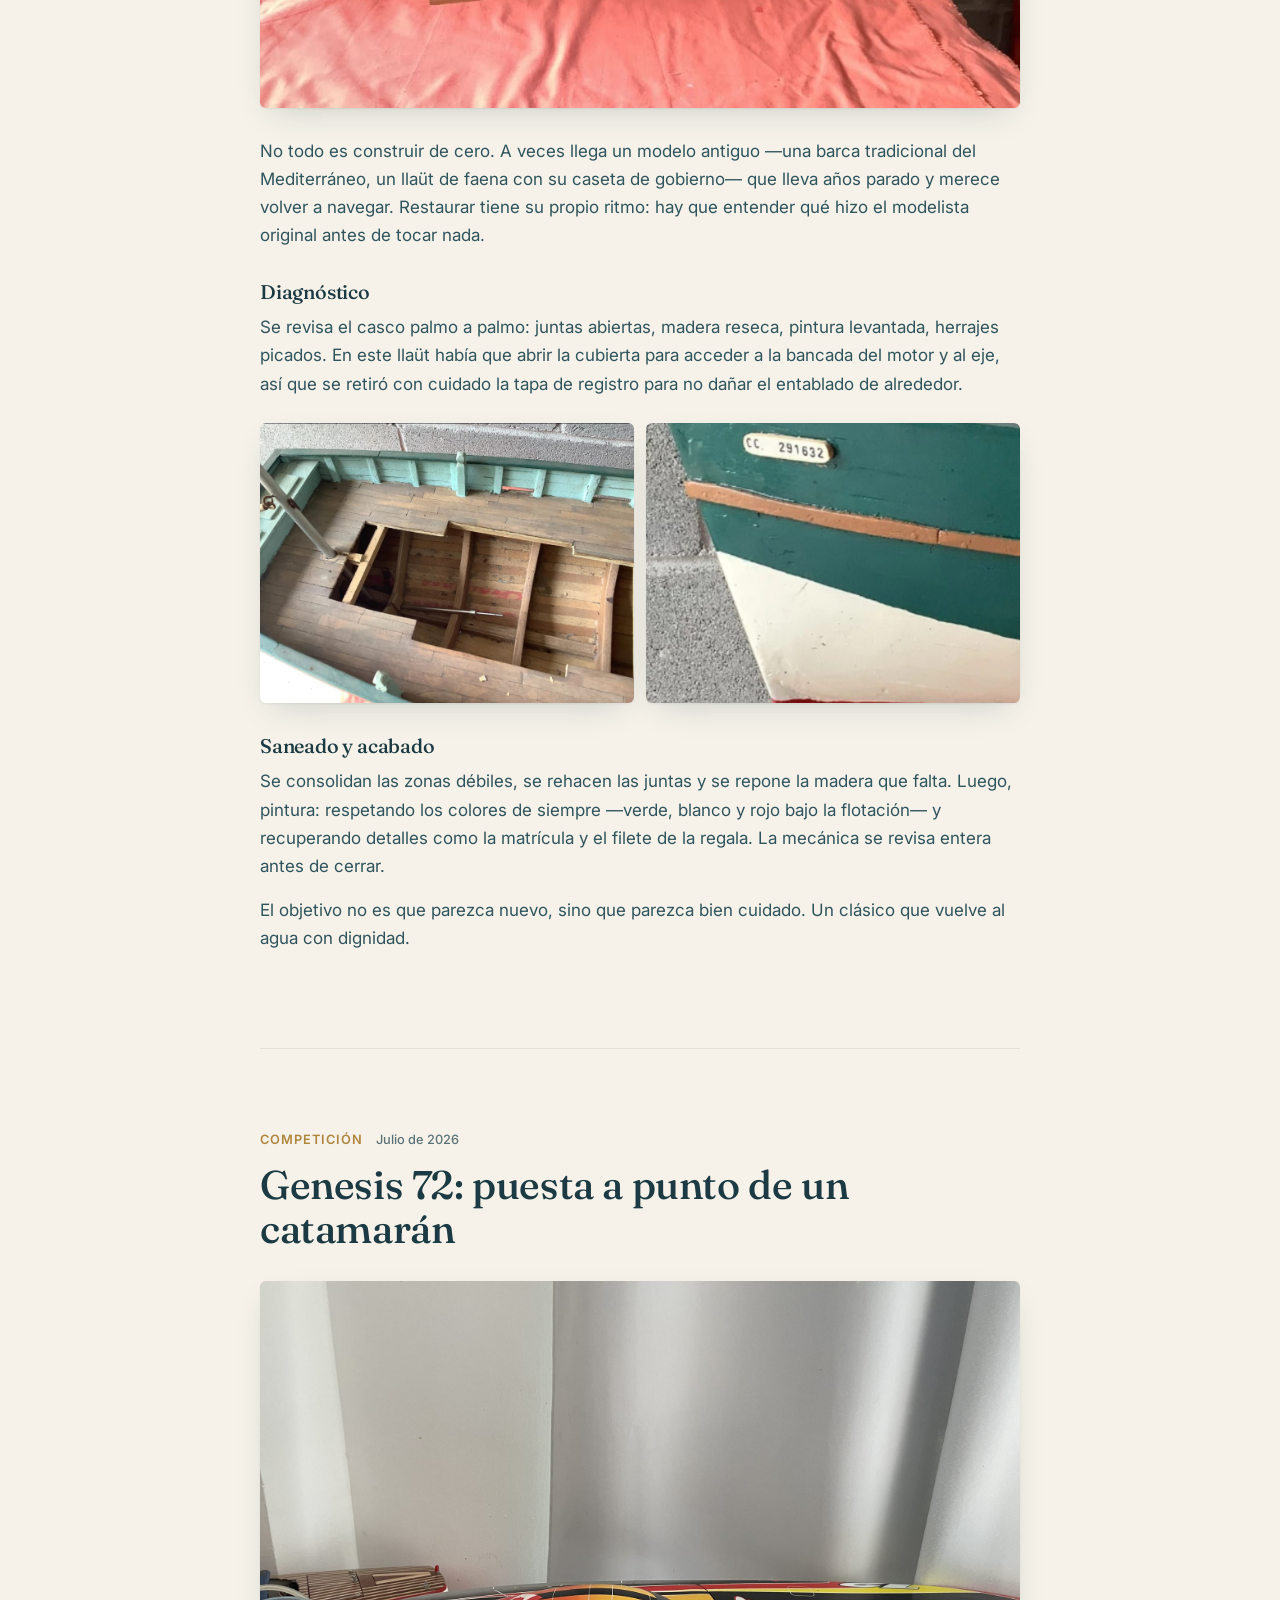
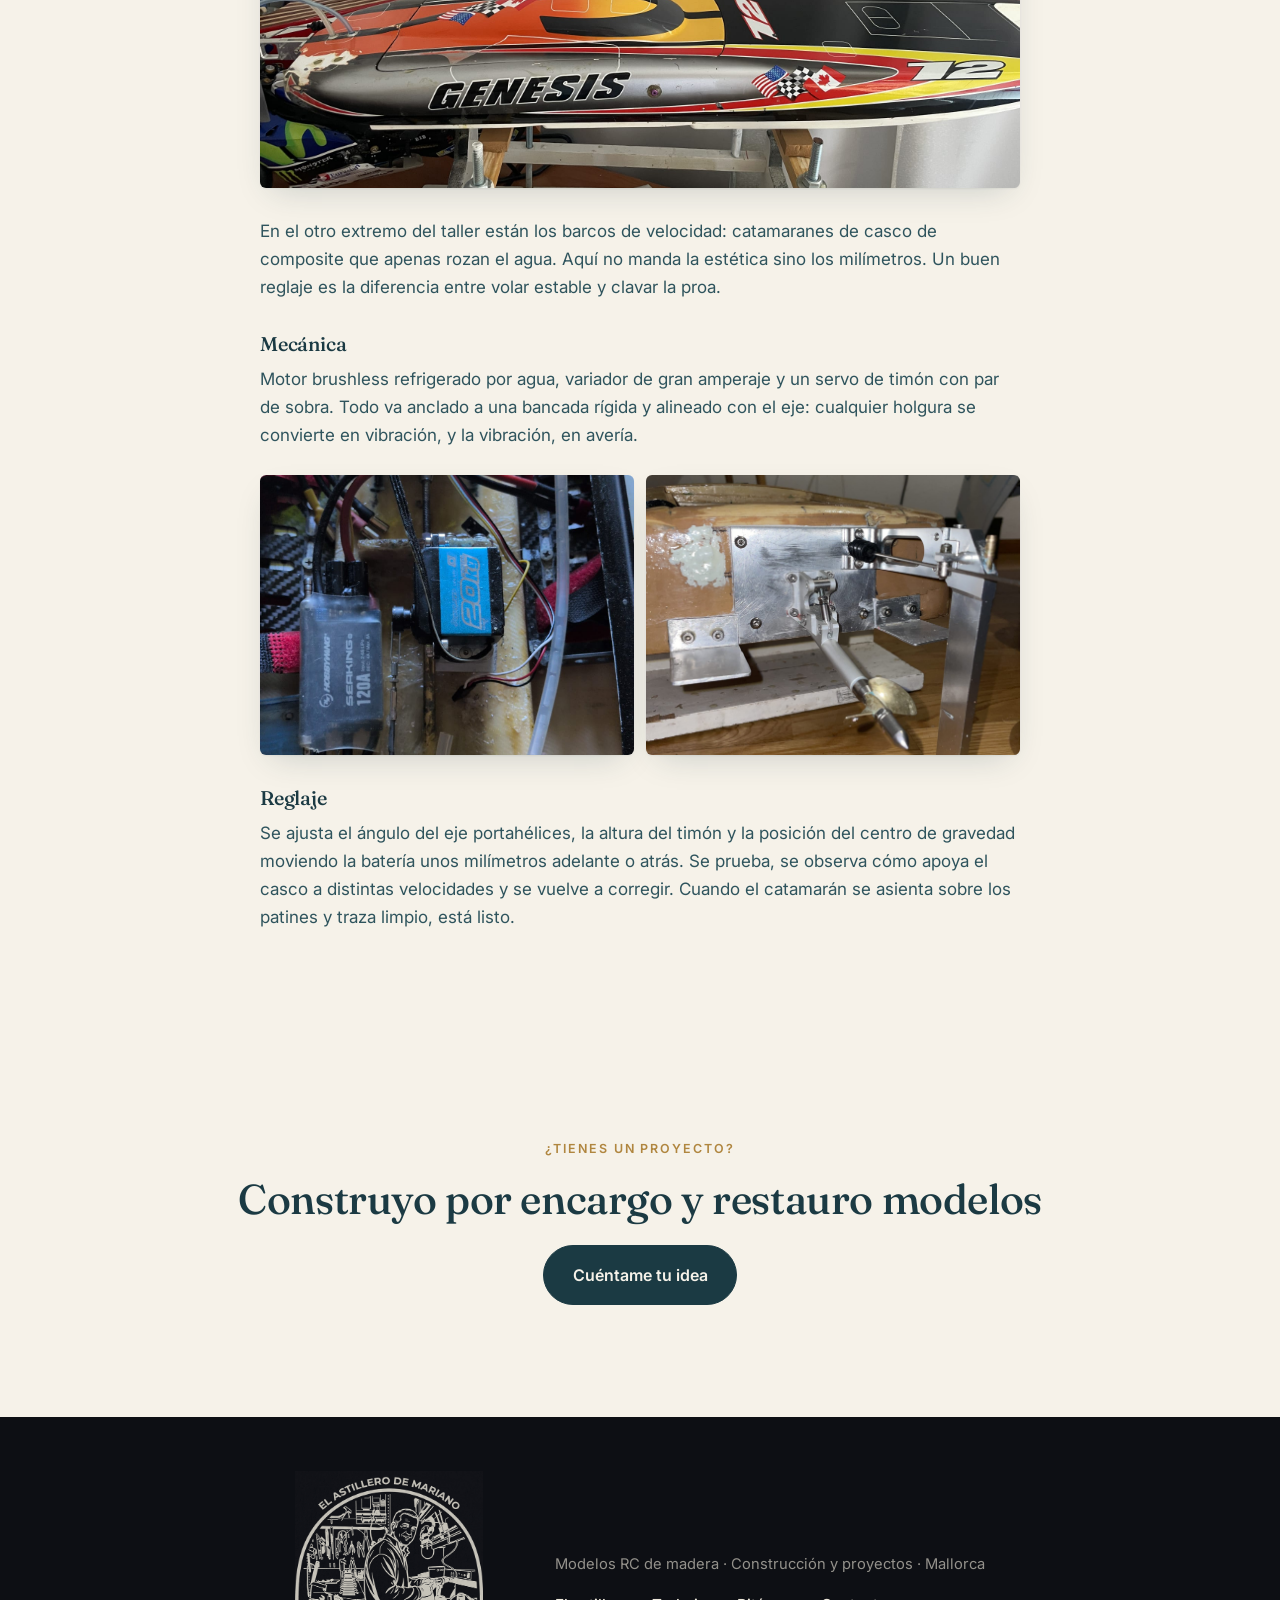
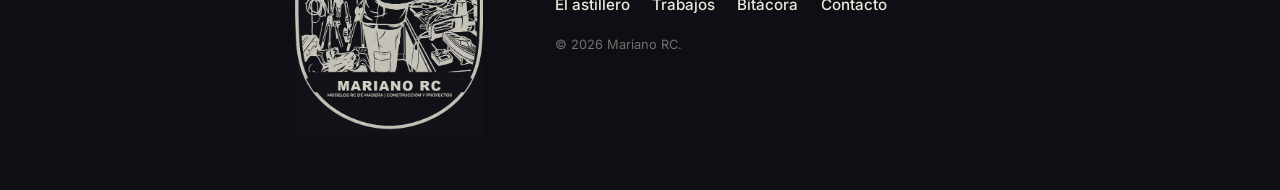
==== commit 4de38c1f: "Add files via upload" ====
--- a/bitacora.html
+++ b/bitacora.html
@@ -3,9 +3,12 @@
 <head>
 <meta charset="UTF-8">
 <meta name="viewport" content="width=device-width, initial-scale=1">
-<title>Bitácora · Mariano Lab RC</title>
-<meta name="description" content="Cuaderno de astillero de Mariano Lab RC: cómo se construye, se restaura y se pone a punto cada barco de radiocontrol.">
-<link rel="icon" href="data:image/svg+xml,%3Csvg xmlns='http://www.w3.org/2000/svg' viewBox='0 0 32 32'%3E%3Ctext y='26' font-size='26'%3E%E2%9B%B5%3C/text%3E%3C/svg%3E">
+<title>Bitácora · Mariano RC</title>
+<meta name="description" content="Cuaderno de astillero de Mariano RC: cómo se construye, se restaura y se pone a punto cada barco de radiocontrol.">
+<link rel="canonical" href="https://marianorc.com/bitacora.html">
+<link rel="icon" href="favicon.ico" sizes="any">
+<link rel="icon" type="image/svg+xml" href="favicon.svg">
+<link rel="apple-touch-icon" href="apple-touch-icon.png">
 <link rel="preconnect" href="https://fonts.googleapis.com">
 <link rel="preconnect" href="https://fonts.gstatic.com" crossorigin>
 <link href="https://fonts.googleapis.com/css2?family=Fraunces:ital,opsz,wght@0,9..144,400;0,9..144,500;0,9..144,600;1,9..144,400&family=Inter:wght@400;500;600&display=swap" rel="stylesheet">
@@ -38,9 +41,9 @@
 
 <header class="site-header">
   <div class="wrap header-inner">
-    <a class="brand" href="index.html" aria-label="Mariano Lab RC — inicio">
+    <a class="brand" href="index.html" aria-label="Mariano RC — inicio">
       <img class="brand-logo" src="img/logo-negro.png" alt="" aria-hidden="true">
-      <span class="brand-text">Mariano Lab RC<small>El astillero de Mariano</small></span>
+      <span class="brand-text">Mariano RC<small>El astillero de Mariano</small></span>
     </a>
     <nav class="site-nav" aria-label="Principal">
       <a href="index.html#astillero">El astillero</a>
@@ -210,7 +213,7 @@
 
 <footer class="site-footer">
   <div class="wrap footer-inner">
-    <img class="footer-logo" src="img/logo-negro.png" alt="Logotipo de Mariano Lab RC">
+    <img class="footer-logo" src="img/logo-negro.png" alt="Logotipo de Mariano RC">
     <div class="footer-side">
       <p class="footer-tagline">Modelos RC de madera · Construcción y proyectos · Mallorca</p>
       <nav class="footer-nav" aria-label="Pie">
@@ -220,7 +223,7 @@
         <!-- ✏️ Cambia este correo por el de Mariano -->
         <a href="mailto:marianojavierhernandez@gmail.com">Contacto</a>
       </nav>
-      <p class="footer-legal">© <span id="year">2026</span> Mariano Lab RC.</p>
+      <p class="footer-legal">© <span id="year">2026</span> Mariano RC.</p>
     </div>
   </div>
 </footer>
--- a/styles.css
+++ b/styles.css
@@ -1,5 +1,5 @@
 /* =========================================================
-   Mariano Lab RC — hoja de estilos
+   Mariano RC — hoja de estilos
    Paleta y tipografía inspiradas en el logotipo:
    papel crema, tinta azul petróleo, caoba y latón.
    ========================================================= */
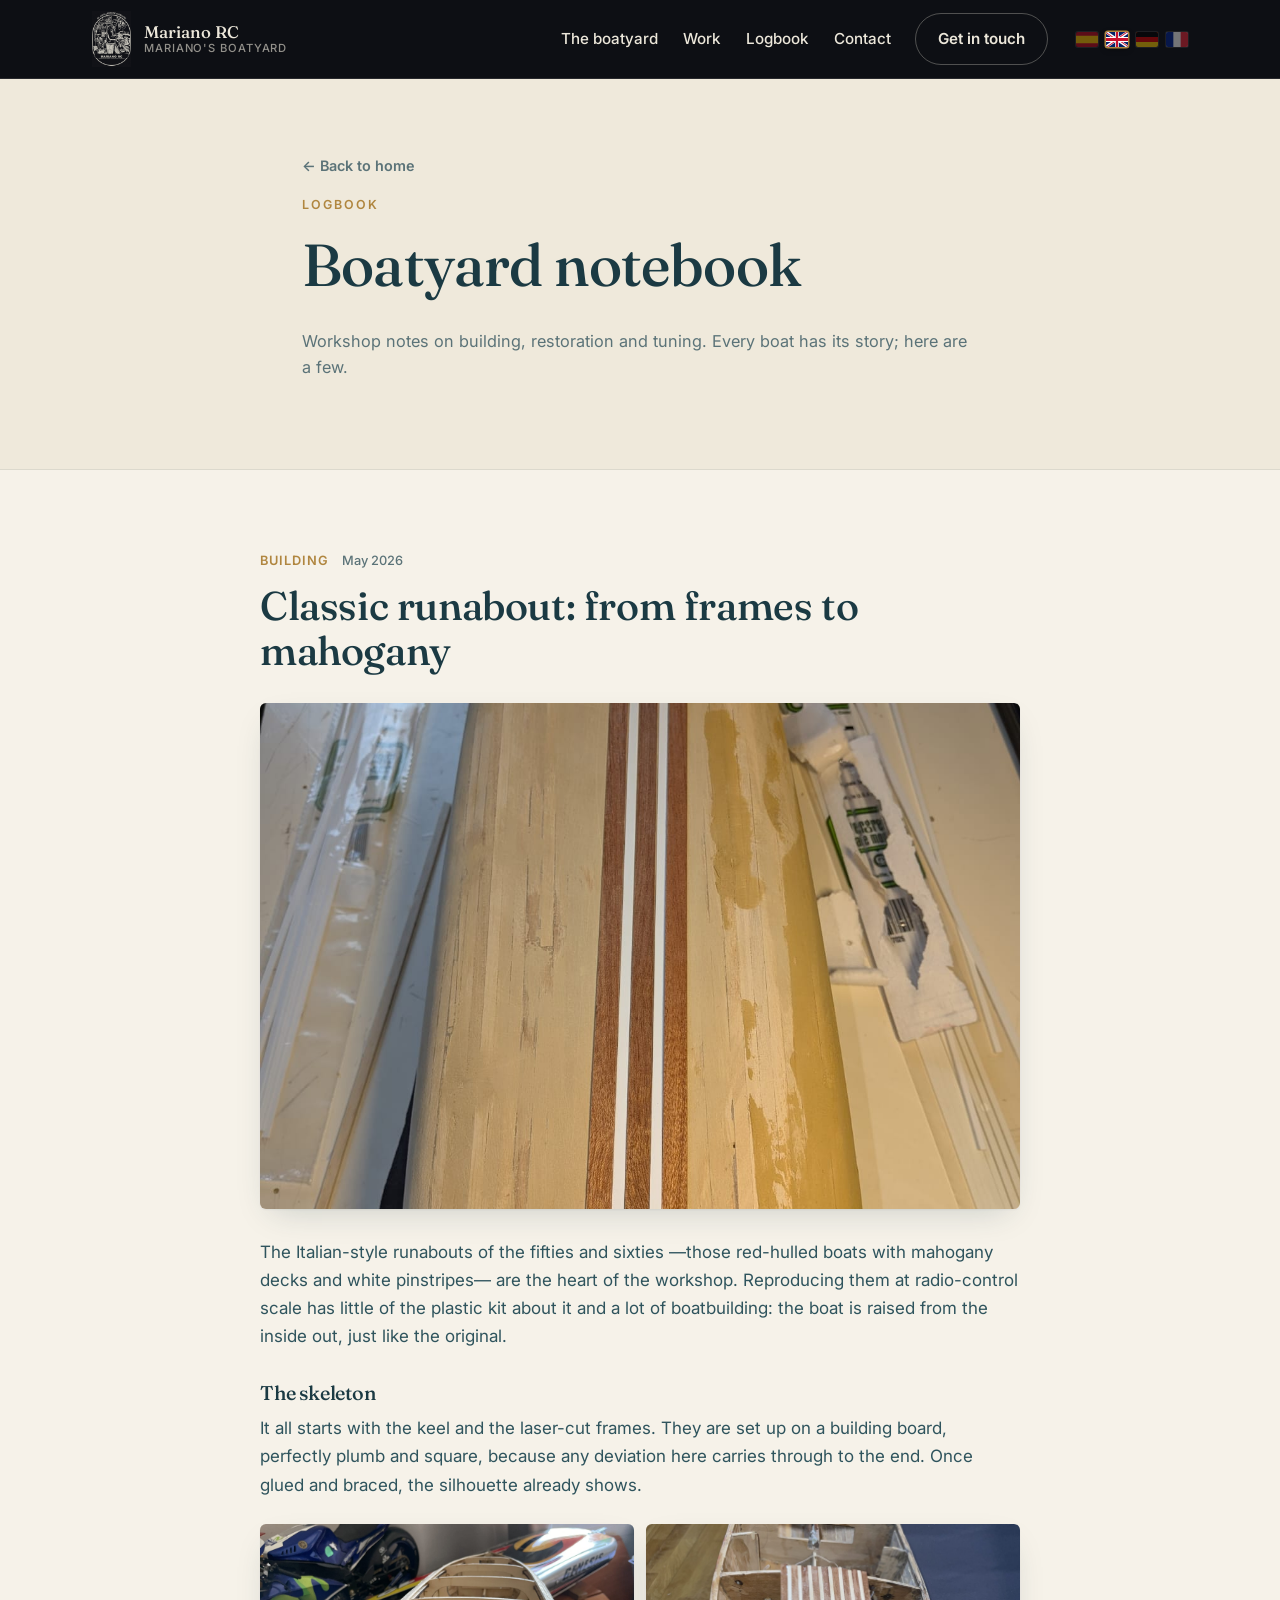
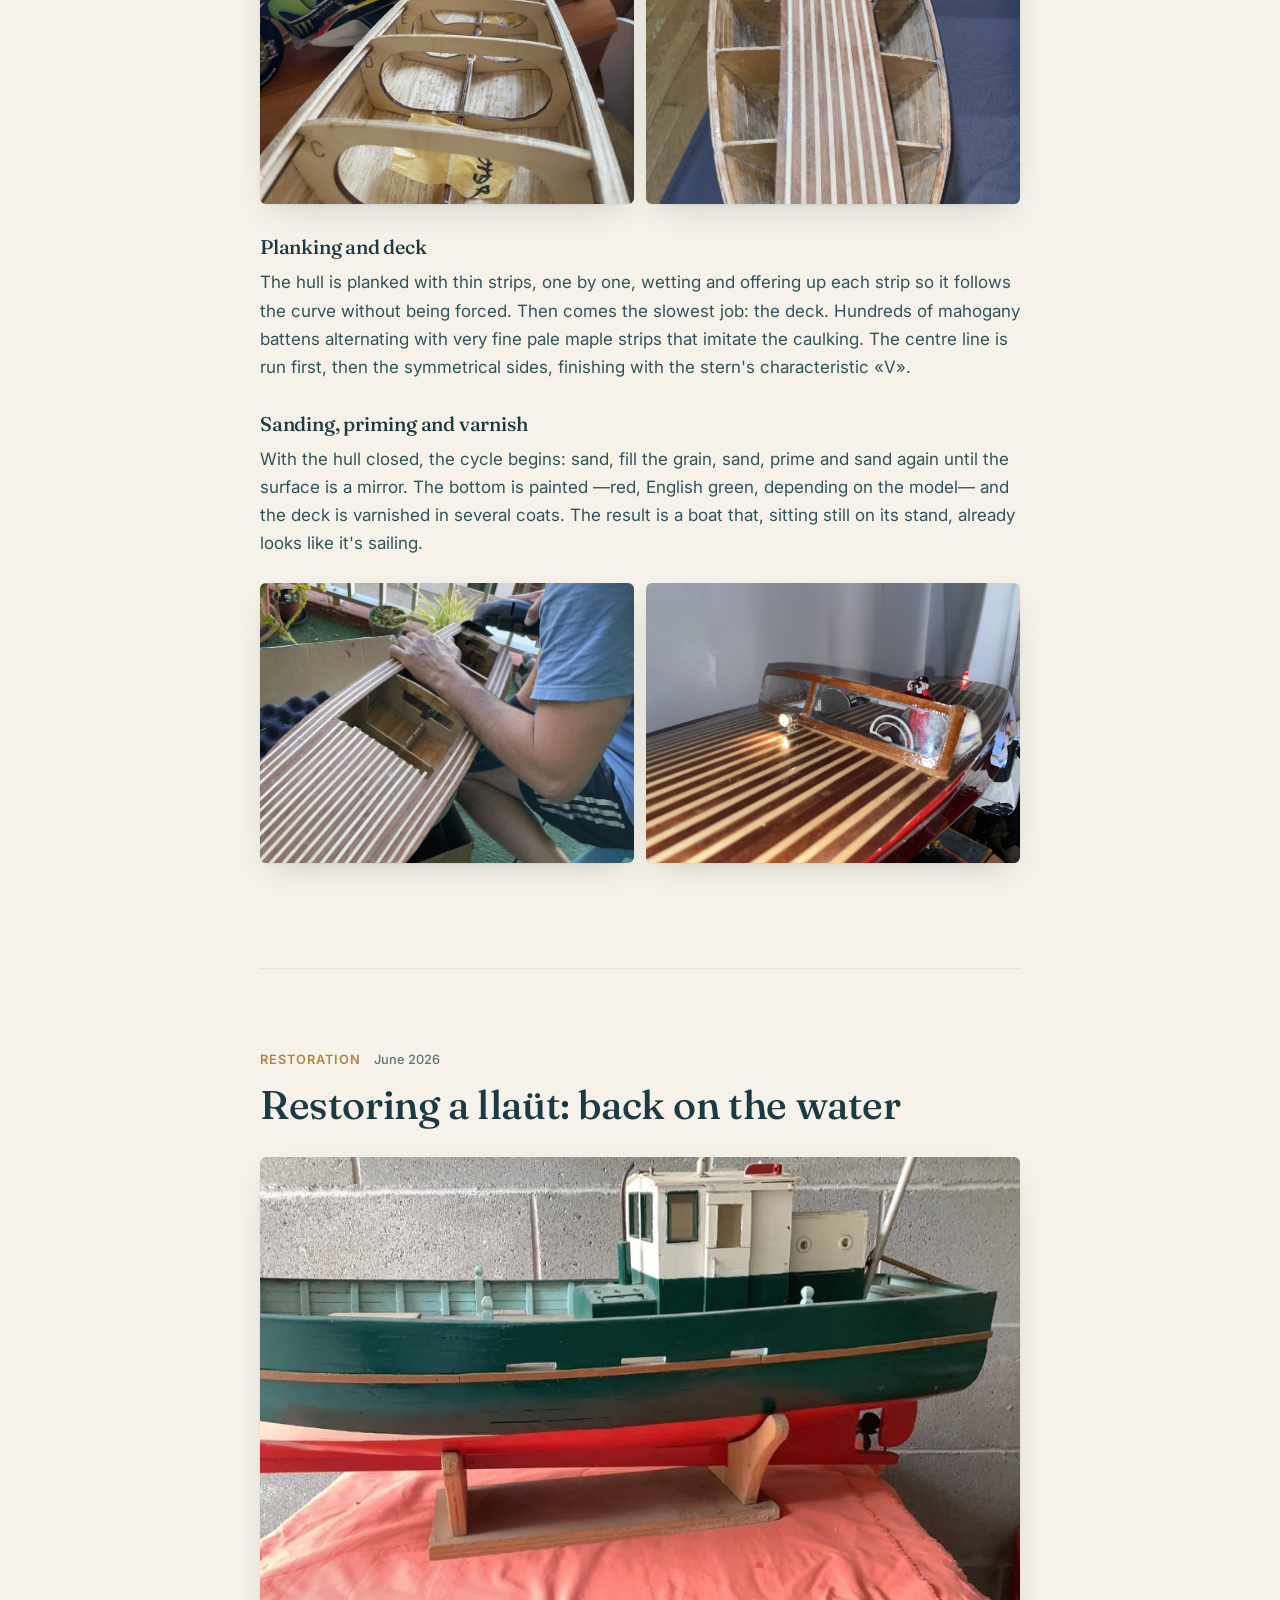
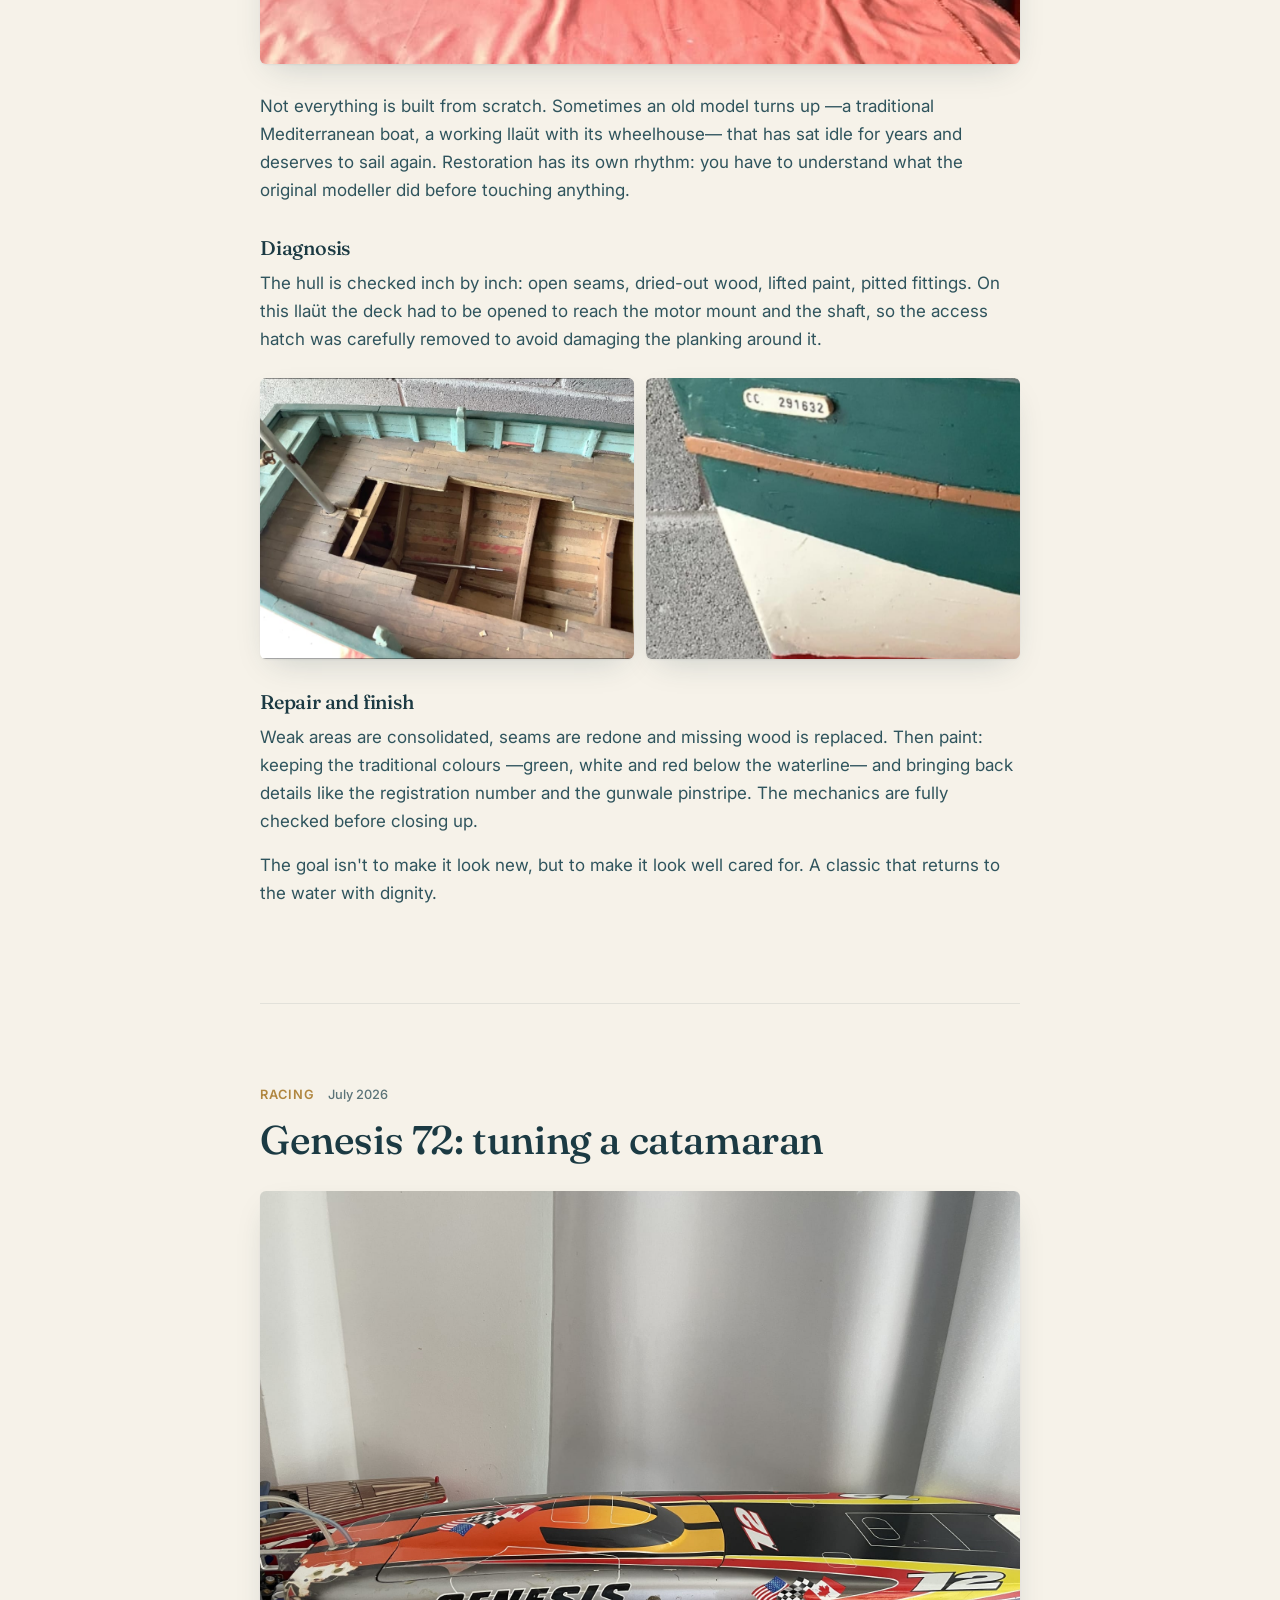
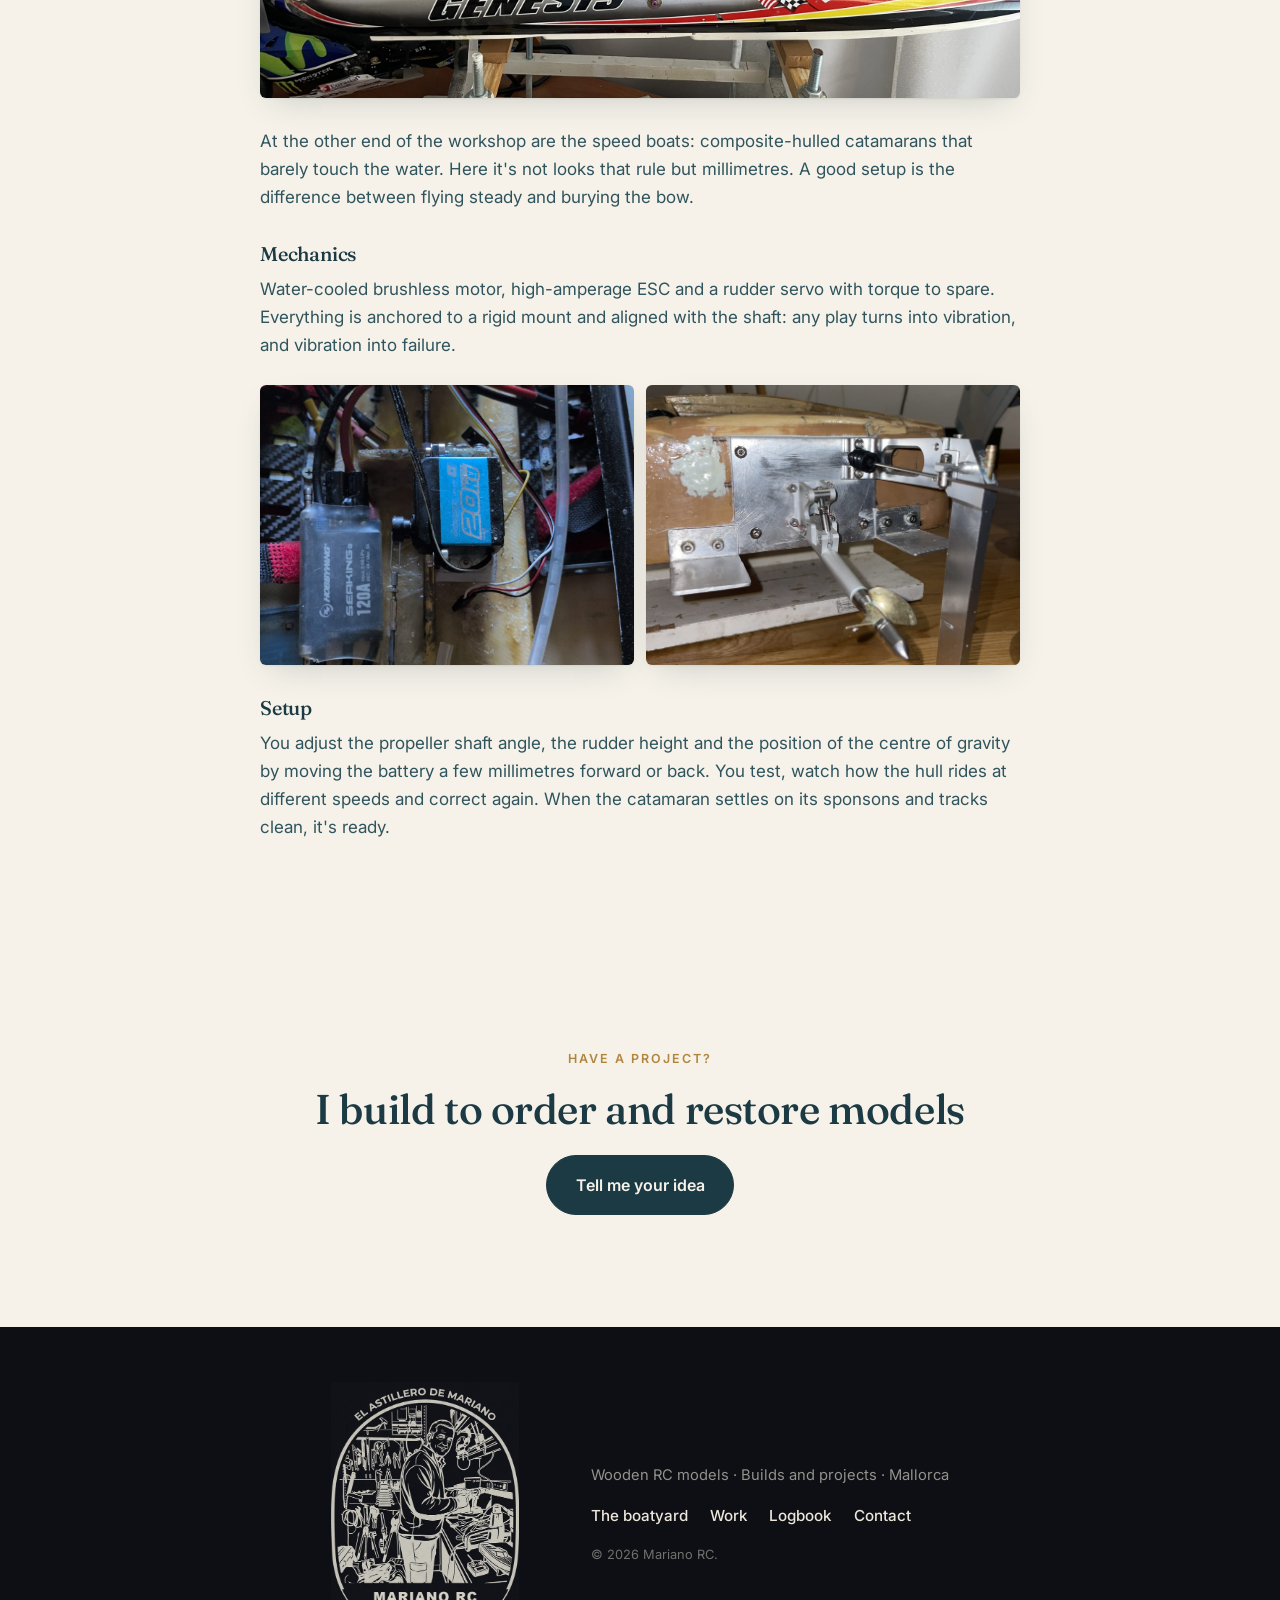
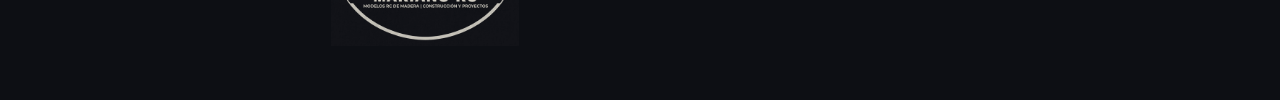
==== commit a8a9500e: "Add files via upload" ====
--- a/bitacora.html
+++ b/bitacora.html
@@ -229,5 +229,7 @@
 </footer>
 
 <script src="script.js"></script>
+<script src="i18n-textos.js"></script>
+<script src="i18n.js"></script>
 </body>
 </html>
--- a/styles.css
+++ b/styles.css
@@ -391,3 +391,39 @@
   .hero-actions .btn { flex: 1; }
   .footer-logo { height: 172px; }
 }
+
+/* -------------------- Cambio de idioma (banderas) -------------------- */
+.lang-switch {
+  display: flex; align-items: center; gap: .5rem;
+  flex: none; margin-left: .25rem;
+}
+.lang-flag {
+  display: block; padding: 0; margin: 0; border: 0; cursor: pointer;
+  width: 22px; height: 15px; border-radius: 2px; overflow: hidden;
+  background: none; line-height: 0;
+  opacity: .42;
+  box-shadow: 0 0 0 1px rgba(236, 231, 218, .18);
+  transition: opacity .15s ease, transform .15s ease, box-shadow .15s ease;
+}
+.lang-flag svg { display: block; width: 100%; height: 100%; }
+.lang-flag:hover,
+.lang-flag:focus-visible { opacity: .9; transform: translateY(-1px); outline: none; }
+.lang-flag.is-active {
+  opacity: 1;
+  box-shadow: 0 0 0 1.5px var(--brass), 0 2px 6px rgba(0, 0, 0, .35);
+}
+
+/* texto traducido automáticamente (respaldo) */
+.i18n-auto { }
+
+@media (max-width: 900px) {
+  .header-inner { gap: 1rem; }
+}
+@media (max-width: 720px) {
+  .lang-switch { margin-left: auto; gap: .4rem; }
+  .lang-flag { width: 20px; height: 13px; }
+}
+@media (max-width: 460px) {
+  .lang-switch { gap: .32rem; }
+  .lang-flag { width: 17px; height: 12px; }
+}
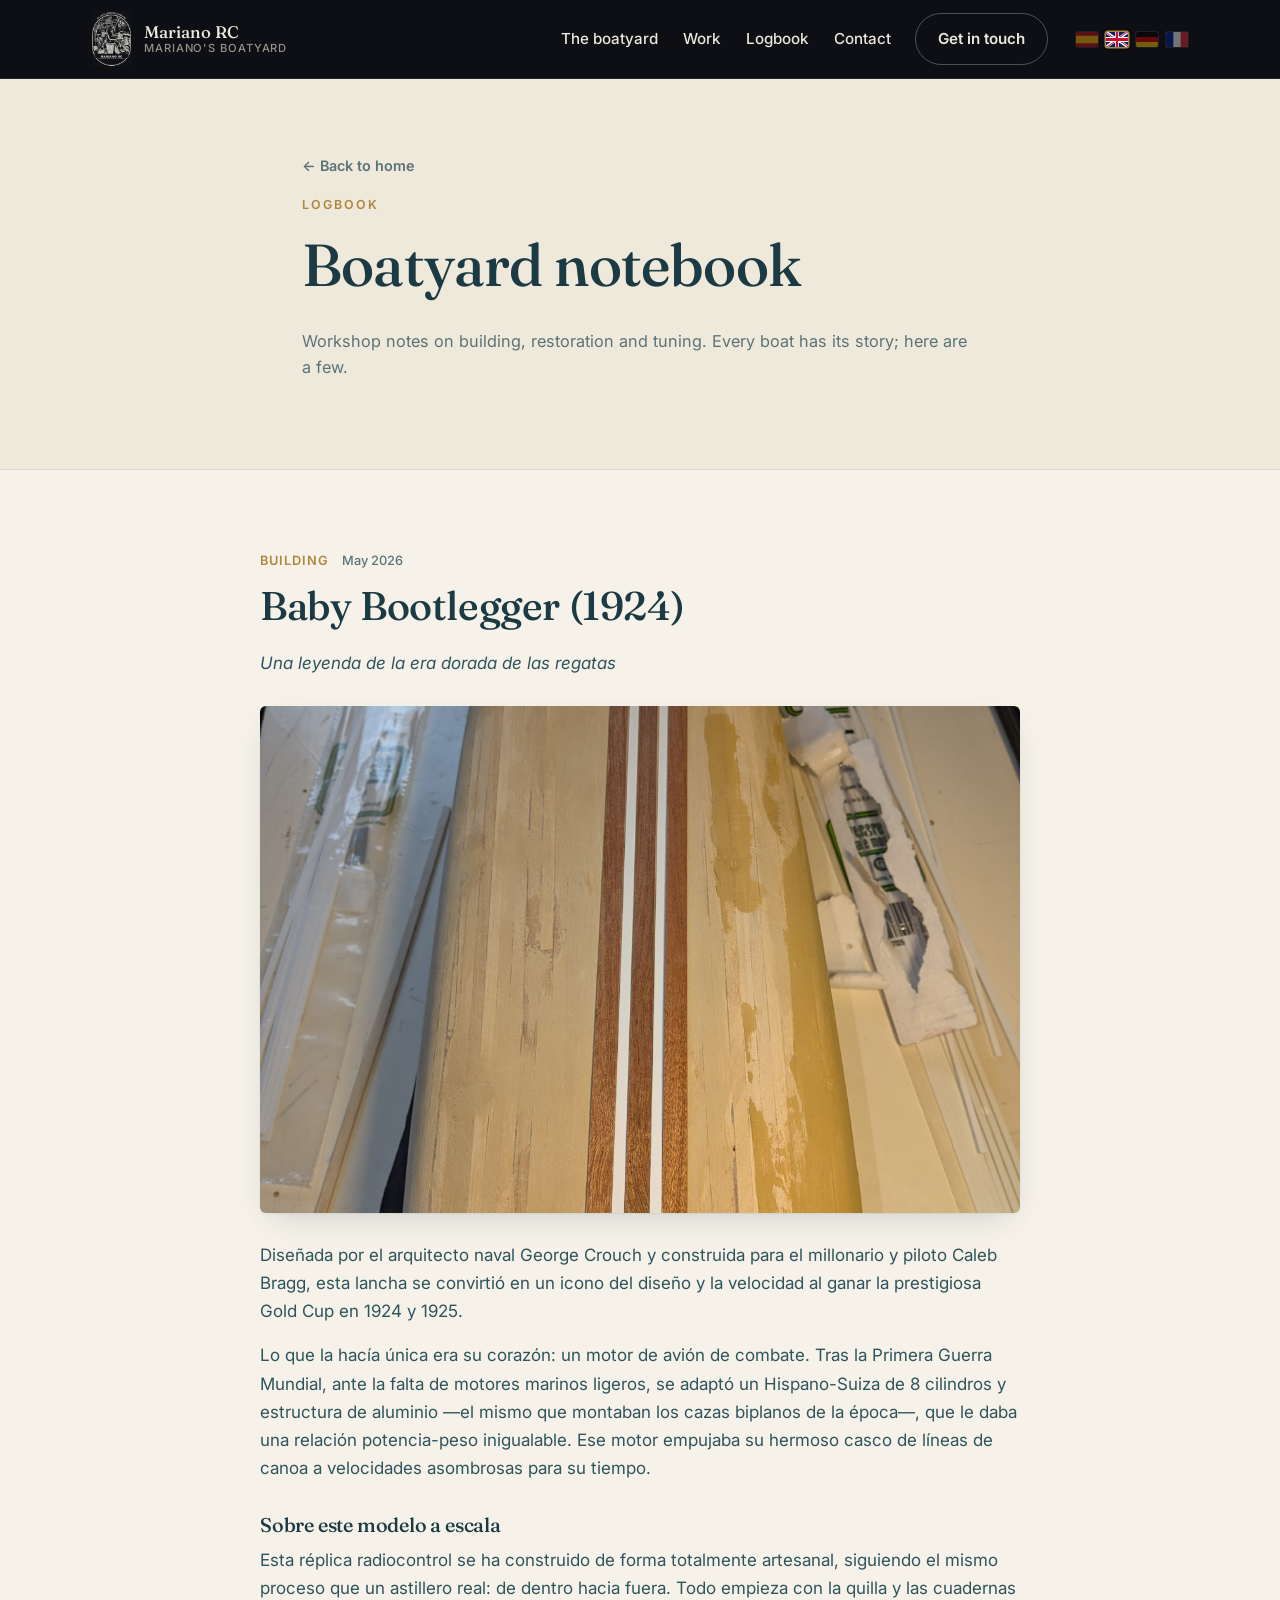
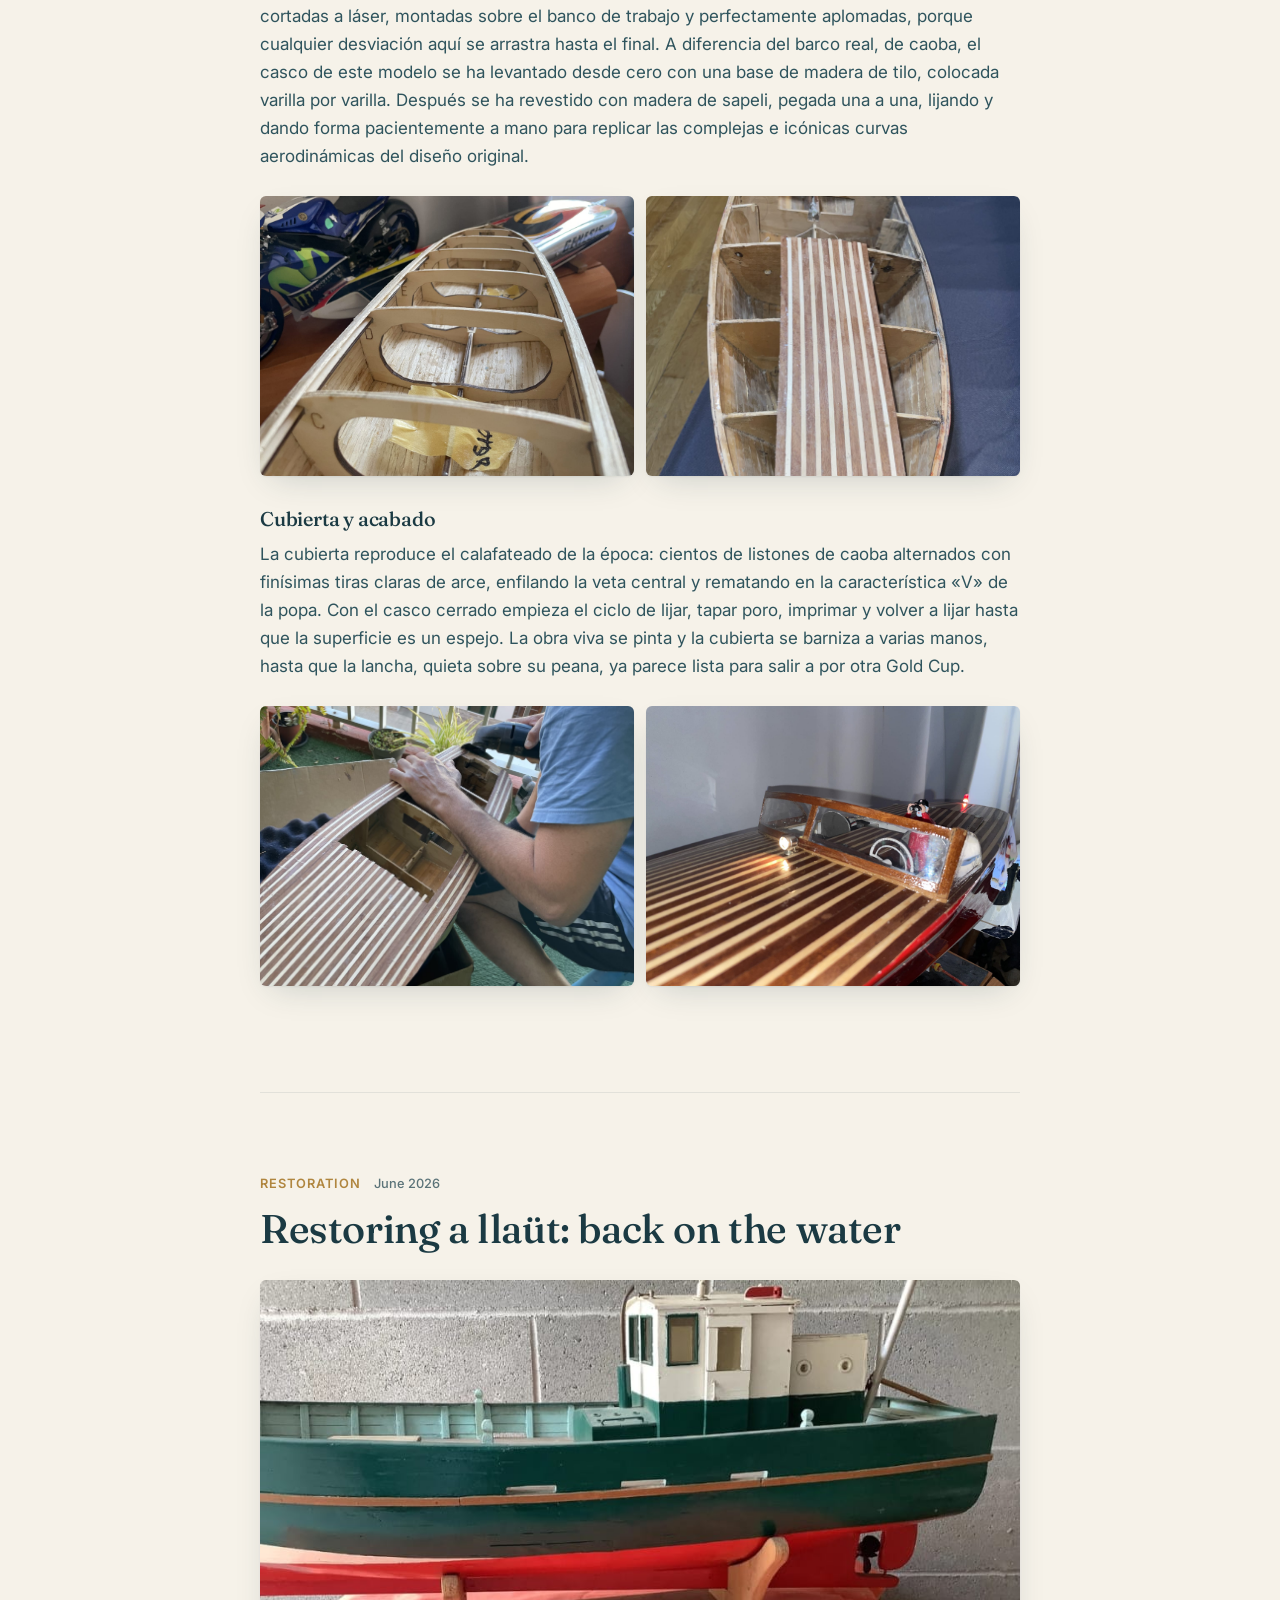
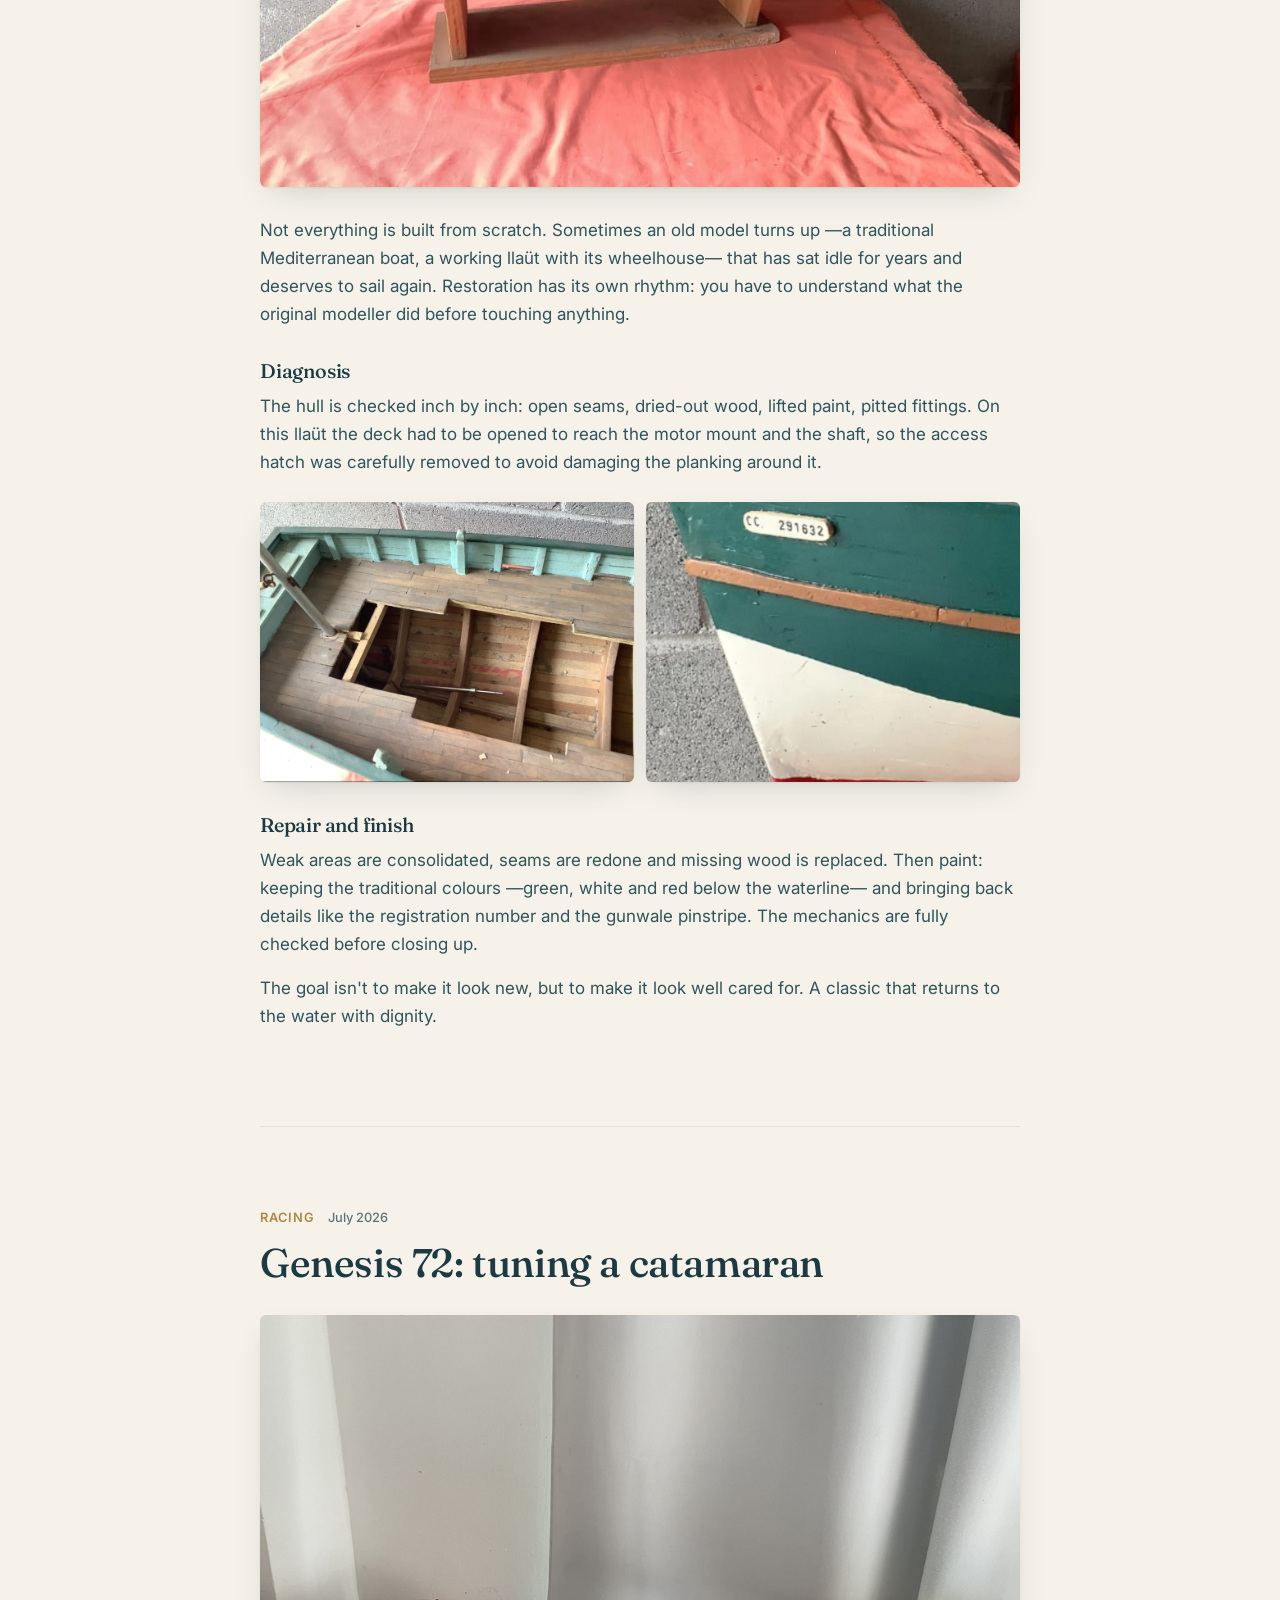
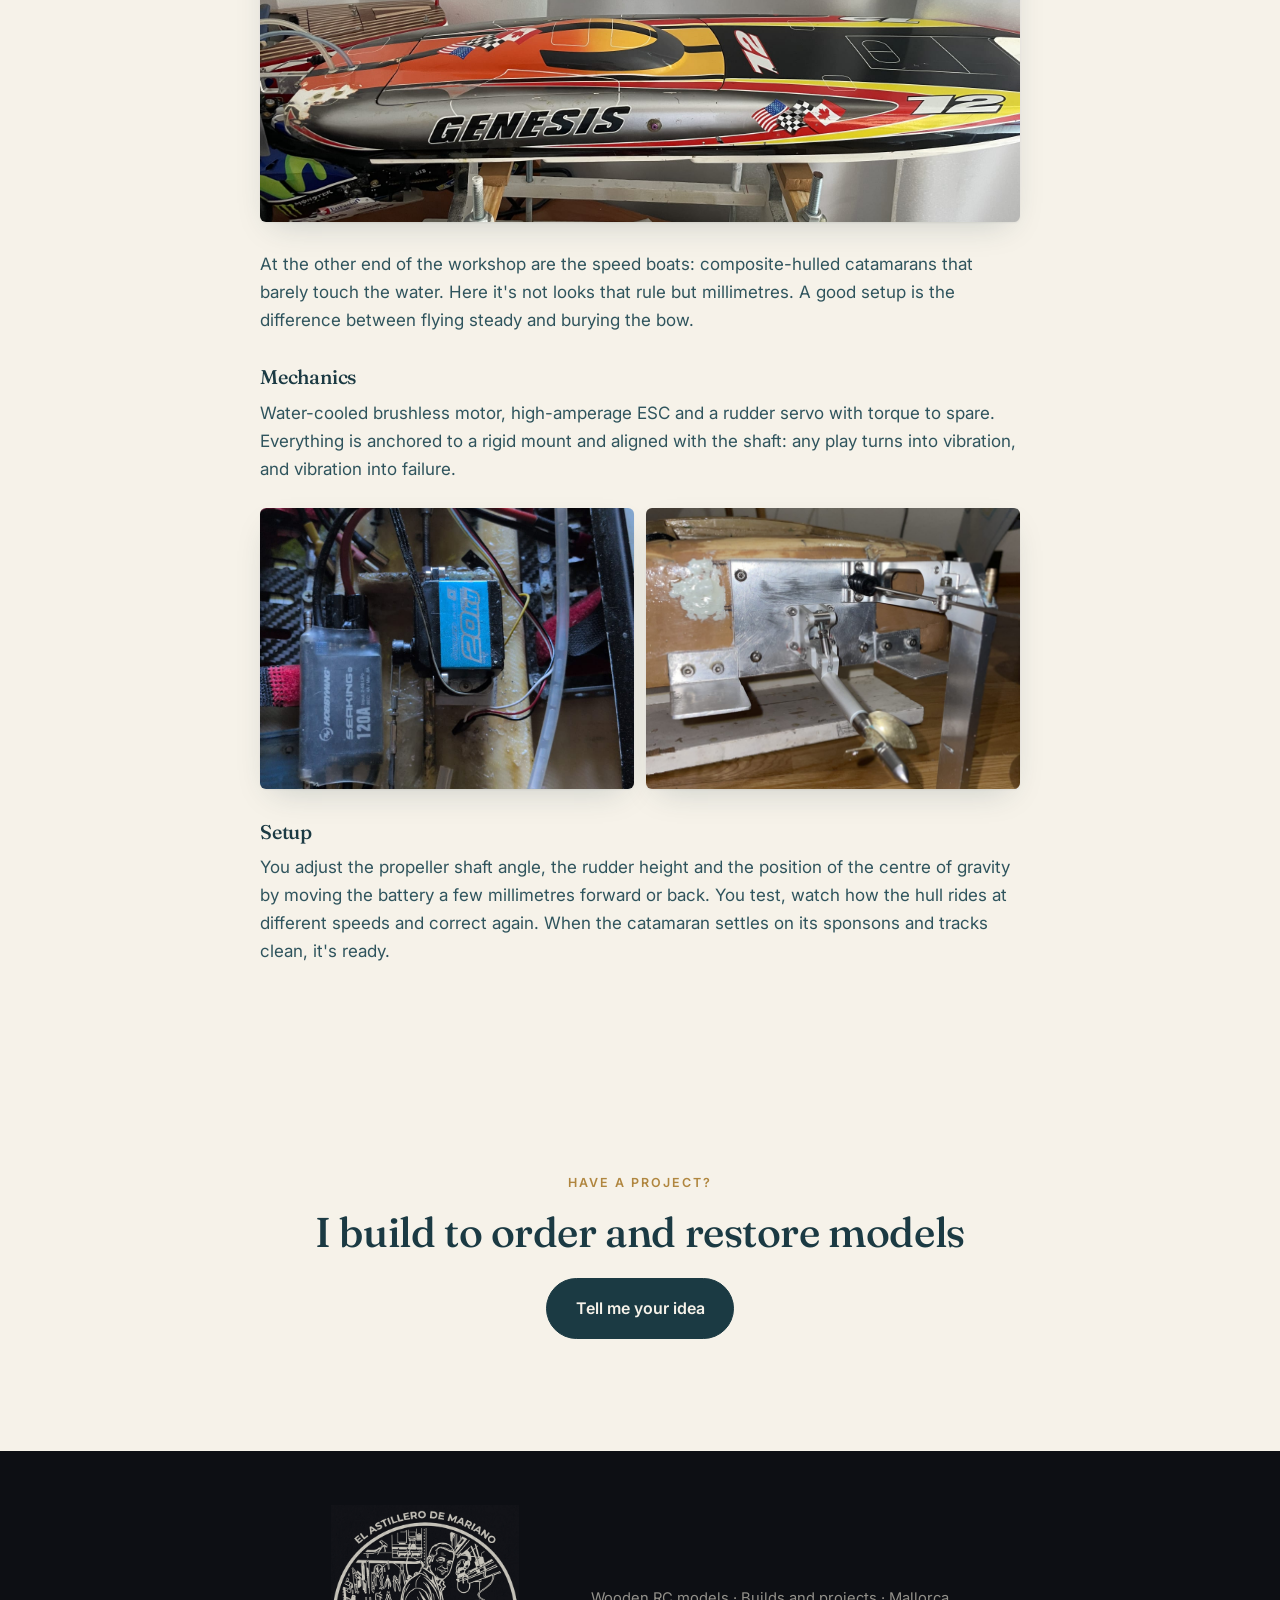
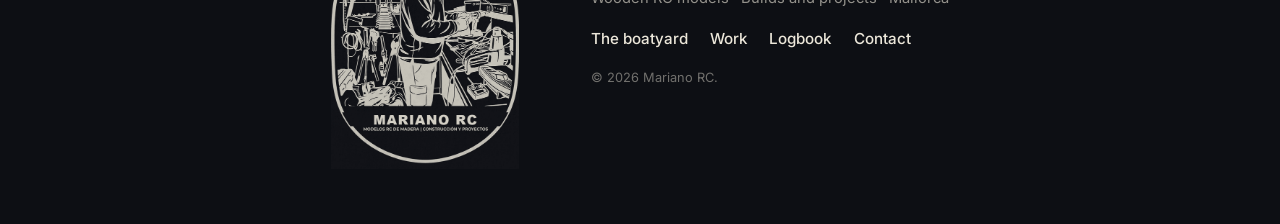
==== commit e33e3717: "Add files via upload" ====
--- a/bitacora.html
+++ b/bitacora.html
@@ -76,53 +76,58 @@
     proyectos reales. Para añadir una entrada nueva, copia un bloque <article class="entry">…</article>.
   -->
 
-  <article class="entry" id="runabout-clasico">
+  <article class="entry" id="baby-bootlegger">
     <div class="entry-meta">
       <span>Construcción</span>
       <time datetime="2026-05">Mayo de 2026</time>
     </div>
-    <h2>Runabout clásico: de las cuadernas a la caoba</h2>
-    <img class="entry-cover" src="img/construccion-vetas-central.jpg" alt="Casco lijado de una lancha clásica con la línea central de la cubierta marcada en caoba y arce">
-
-    <p>
-      Las lanchas de línea italiana de los años cincuenta y sesenta —esos runabouts de casco rojo,
-      cubierta de caoba y filete blanco— son el corazón del taller. Reproducirlas a escala de
-      radiocontrol tiene poco de maqueta y mucho de carpintería de ribera: el barco se levanta de
-      dentro afuera, igual que el original.
-    </p>
-
-    <h3>El esqueleto</h3>
-    <p>
-      Todo empieza con la quilla y las cuadernas cortadas a láser. Se montan sobre un banco de trabajo,
-      perfectamente aplomadas y a escuadra, porque cualquier desviación aquí se arrastra hasta el final.
-      Una vez encoladas y con los refuerzos puestos, ya se intuye la silueta.
+    <h2>Baby Bootlegger (1924)</h2>
+    <p><em>Una leyenda de la era dorada de las regatas</em></p>
+    <img class="entry-cover" src="img/construccion-vetas-central.jpg" alt="Casco lijado del Baby Bootlegger con la línea central de la cubierta marcada en caoba y arce">
+
+    <p>
+      Diseñada por el arquitecto naval George Crouch y construida para el millonario y piloto Caleb
+      Bragg, esta lancha se convirtió en un icono del diseño y la velocidad al ganar la prestigiosa
+      Gold Cup en 1924 y 1925.
+    </p>
+    <p>
+      Lo que la hacía única era su corazón: un motor de avión de combate. Tras la Primera Guerra
+      Mundial, ante la falta de motores marinos ligeros, se adaptó un Hispano-Suiza de 8 cilindros y
+      estructura de aluminio —el mismo que montaban los cazas biplanos de la época—, que le daba una
+      relación potencia-peso inigualable. Ese motor empujaba su hermoso casco de líneas de canoa a
+      velocidades asombrosas para su tiempo.
+    </p>
+
+    <h3>Sobre este modelo a escala</h3>
+    <p>
+      Esta réplica radiocontrol se ha construido de forma totalmente artesanal, siguiendo el mismo
+      proceso que un astillero real: de dentro hacia fuera. Todo empieza con la quilla y las
+      cuadernas cortadas a láser, montadas sobre el banco de trabajo y perfectamente aplomadas,
+      porque cualquier desviación aquí se arrastra hasta el final. A diferencia del barco real, de
+      caoba, el casco de este modelo se ha levantado desde cero con una base de madera de tilo,
+      colocada varilla por varilla. Después se ha revestido con madera de sapeli, pegada una a una,
+      lijando y dando forma pacientemente a mano para replicar las complejas e icónicas curvas
+      aerodinámicas del diseño original.
     </p>
 
     <div class="entry-figs">
       <img src="img/construccion-cuadernas-laser.jpg" loading="lazy" alt="Cuadernas de balsa cortadas a láser montadas sobre el banco">
-      <img src="img/construccion-casco-forrado.jpg" loading="lazy" alt="Casco de la lancha forrado con las cuadernas todavía visibles">
-    </div>
-
-    <h3>Forrado y cubierta</h3>
-    <p>
-      El casco se forra con tablilla fina, pieza a pieza, mojando y presentando cada tira para que
-      siga la curvatura sin forzarla. Después llega el trabajo más lento: la cubierta. Cientos de
-      listones de caoba alternados con finísimas tiras claras de arce que imitan el calafateado.
-      Se enfila la veta central, se colocan los laterales simétricos y se remata con la
-      característica «V» de la popa.
-    </p>
-
-    <h3>Lijado, imprimación y barniz</h3>
-    <p>
-      Con el casco cerrado empieza el ciclo de lijar, tapar poro, lijar, imprimar y volver a lijar
-      hasta que la superficie es un espejo. La obra viva se pinta —rojo, verde inglés, según el
-      modelo— y la cubierta se barniza a varias manos. El resultado es una lancha que, quieta sobre
-      su peana, ya parece estar navegando.
-    </p>
-
-    <div class="entry-figs">
-      <img src="img/construccion-lijando-balcon.jpg" loading="lazy" alt="Mariano lijando el casco de una lancha en el balcón">
-      <img src="img/clasico-runabout-terminado.jpg" loading="lazy" alt="Lancha clásica terminada con parabrisas y luz de navegación">
+      <img src="img/construccion-casco-forrado.jpg" loading="lazy" alt="Casco del Baby Bootlegger forrado con las cuadernas todavía visibles">
+    </div>
+
+    <h3>Cubierta y acabado</h3>
+    <p>
+      La cubierta reproduce el calafateado de la época: cientos de listones de caoba alternados con
+      finísimas tiras claras de arce, enfilando la veta central y rematando en la característica «V»
+      de la popa. Con el casco cerrado empieza el ciclo de lijar, tapar poro, imprimar y volver a
+      lijar hasta que la superficie es un espejo. La obra viva se pinta y la cubierta se barniza a
+      varias manos, hasta que la lancha, quieta sobre su peana, ya parece lista para salir a por otra
+      Gold Cup.
+    </p>
+
+    <div class="entry-figs">
+      <img src="img/construccion-lijando-balcon.jpg" loading="lazy" alt="Mariano lijando el casco del Baby Bootlegger en el balcón">
+      <img src="img/clasico-runabout-terminado.jpg" loading="lazy" alt="Réplica del Baby Bootlegger terminada con parabrisas y luz de navegación">
     </div>
   </article>
 
